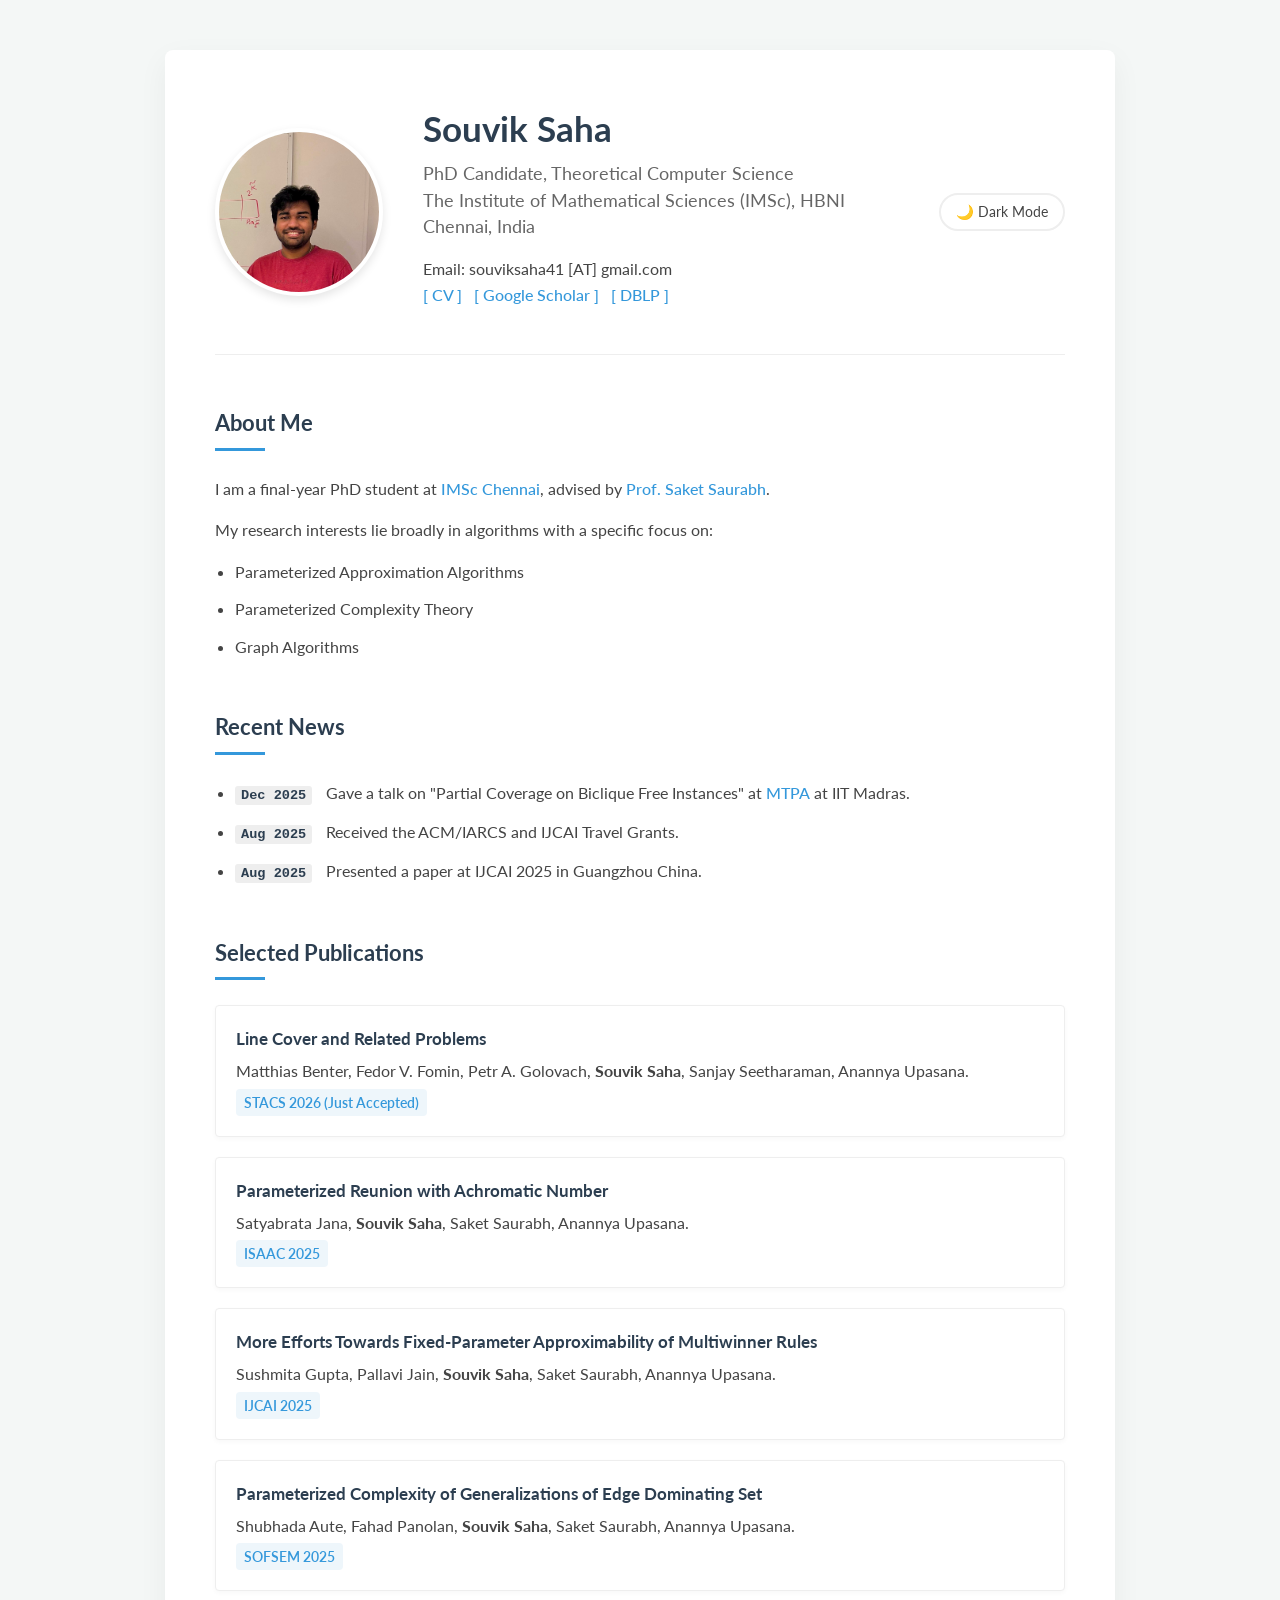
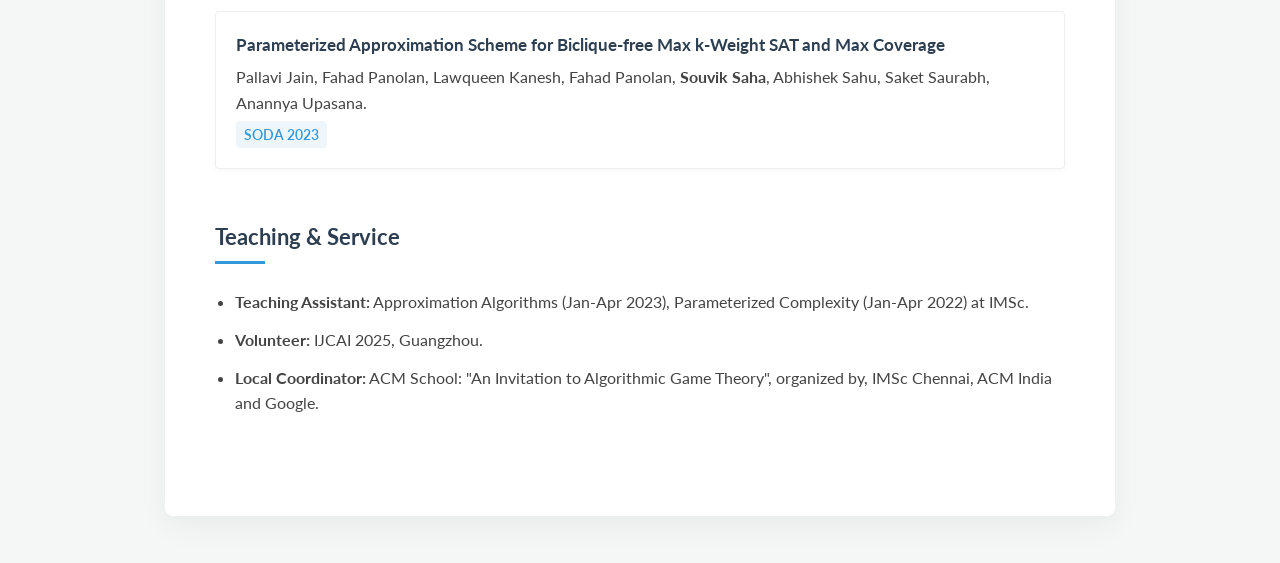
==== index.html @ abc9c3ce "Update index.html" ====
<!DOCTYPE html>
<html lang="en">
<head>
    <meta charset="UTF-8">
    <meta name="viewport" content="width=device-width, initial-scale=1.0">
    <title>Souvik Saha | IMSc Chennai</title>
    <link href="https://fonts.googleapis.com/css2?family=Lato:wght@300;400;700&display=swap" rel="stylesheet">
    <style>
        /* --- CSS VARIABLES (Light Mode Default) --- */
        :root {
            --primary-color: #2c3e50;    /* Deep Academic Blue */
            --accent-color: #3498db;     /* Bright Blue for links */
            --text-color: #444;          /* Softer black for reading */
            --text-secondary: #666;      /* Grey for subtitles */
            --bg-body: #f4f7f6;          /* Very light grey background */
            --bg-card: #ffffff;          /* White for content boxes */
            --shadow: 0 10px 30px rgba(0,0,0,0.05);
            --border-color: #eee;
            --tag-bg: #eef6fb;
            --font-main: 'Lato', sans-serif;
            --transition-speed: 0.3s;
        }

        /* --- DARK MODE VARIABLES --- */
        body.dark-mode {
            --primary-color: #e0e0e0;    /* Light Grey for headers */
            --accent-color: #5dade2;     /* Lighter Blue for links */
            --text-color: #cfcfcf;       /* Light text */
            --text-secondary: #a0a0a0;   /* Dimmer text */
            --bg-body: #121212;          /* Deep Dark Background */
            --bg-card: #1e1e1e;          /* Dark Grey for cards */
            --shadow: 0 10px 30px rgba(0,0,0,0.3);
            --border-color: #333;
            --tag-bg: #2c3e50;
        }

        /* --- BASIC SETUP --- */
        body {
            font-family: var(--font-main);
            line-height: 1.6;
            color: var(--text-color);
            margin: 0;
            padding: 0;
            background-color: var(--bg-body);
            transition: background-color var(--transition-speed), color var(--transition-speed);
        }

        .container {
            max-width: 850px;
            margin: 50px auto;
            background: var(--bg-card);
            padding: 50px;
            box-shadow: var(--shadow);
            border-radius: 8px;
            transition: background-color var(--transition-speed), box-shadow var(--transition-speed);
            animation: fadeIn 0.8s ease-in-out;
        }

        /* --- HEADER SECTION --- */
        header {
            display: flex;
            align-items: center;
            justify-content: space-between; /* Pushes toggle button to right */
            gap: 40px;
            margin-bottom: 50px;
            padding-bottom: 30px;
            border-bottom: 1px solid var(--border-color);
            position: relative;
        }

        .header-content {
            display: flex;
            align-items: center;
            gap: 40px;
        }

        .profile-pic {
            width: 160px;
            height: 160px;
            background-color: #eee;
            border-radius: 50%;
            object-fit: cover;
            border: 4px solid var(--bg-card);
            box-shadow: 0 4px 10px rgba(0,0,0,0.1);
            transition: border-color var(--transition-speed);
        }

        .header-text h1 {
            margin: 0 0 5px 0;
            color: var(--primary-color);
            font-weight: 700;
            font-size: 2.2rem;
            transition: color var(--transition-speed);
        }

        .subtitle {
            font-size: 1.1rem;
            color: var(--text-secondary);
            margin-bottom: 15px;
            line-height: 1.5;
            transition: color var(--transition-speed);
        }

        /* Links Styling */
        a {
            text-decoration: none;
            color: var(--accent-color);
            font-weight: 500;
            transition: color 0.2s ease;
        }
        a:hover {
            text-decoration: underline;
            opacity: 0.8;
        }

        /* --- DARK MODE TOGGLE BUTTON --- */
        #theme-toggle {
            background: none;
            border: 2px solid var(--border-color);
            color: var(--text-color);
            padding: 8px 15px;
            border-radius: 20px;
            cursor: pointer;
            font-family: var(--font-main);
            font-size: 0.9rem;
            transition: all 0.2s ease;
        }

        #theme-toggle:hover {
            background-color: var(--border-color);
        }

        /* --- SECTIONS --- */
        section {
            margin-bottom: 50px;
        }

        h2 {
            color: var(--primary-color);
            font-size: 1.4rem;
            margin-bottom: 25px;
            position: relative;
            padding-bottom: 10px;
            transition: color var(--transition-speed);
        }
        
        h2::after {
            content: '';
            position: absolute;
            left: 0;
            bottom: 0;
            width: 50px;
            height: 3px;
            background-color: var(--accent-color);
        }

        /* --- PUBLICATION CARDS --- */
        .paper-item {
            background: var(--bg-card);
            padding: 20px;
            margin-bottom: 20px;
            border-left: 4px solid var(--accent-color);
            border-radius: 4px;
            box-shadow: 0 2px 5px rgba(0,0,0,0.03); /* Subtle shadow in light mode */
            border: 1px solid var(--border-color); /* Subtle border for dark mode visibility */
            transition: transform 0.2s ease, box-shadow 0.2s ease, background-color var(--transition-speed), border-color var(--transition-speed);
        }

        .paper-item:hover {
            transform: translateY(-3px);
            box-shadow: 0 5px 15px rgba(0,0,0,0.1);
        }

        .paper-title {
            font-weight: 700;
            color: var(--primary-color);
            font-size: 1.05rem;
            display: block;
            margin-bottom: 5px;
            transition: color var(--transition-speed);
        }

        .paper-venue {
            display: inline-block;
            background-color: var(--tag-bg);
            color: var(--accent-color);
            padding: 2px 8px;
            border-radius: 4px;
            font-size: 0.9rem;
            font-weight: 600;
            margin-top: 5px;
            transition: background-color var(--transition-speed), color var(--transition-speed);
        }

        /* --- NEWS LIST --- */
        ul { padding-left: 20px; }
        li { margin-bottom: 12px; }

        .news-date {
            font-family: 'Consolas', monospace;
            color: var(--primary-color);
            font-weight: bold;
            background: var(--border-color);
            padding: 2px 6px;
            border-radius: 3px;
            font-size: 0.85rem;
            margin-right: 10px;
            transition: color var(--transition-speed), background-color var(--transition-speed);
        }

        /* --- ANIMATIONS --- */
        @keyframes fadeIn {
            from { opacity: 0; transform: translateY(20px); }
            to { opacity: 1; transform: translateY(0); }
        }

        /* --- RESPONSIVE DESIGN --- */
        @media (max-width: 700px) {
            .container { margin: 0; padding: 25px; border-radius: 0; }
            header { flex-direction: column; text-align: center; gap: 20px; }
            .header-content { flex-direction: column; }
            #theme-toggle { margin-top: 10px; }
            h2::after { left: 50%; transform: translateX(-50%); }
        }
    </style>
</head>
<body>

<div class="container">
    <header>
        <div class="header-content">
            <img src="your-photo.jpg" alt="Souvik Saha" class="profile-pic">
            
            <div class="header-text">
                <h1>Souvik Saha</h1>
                <div class="subtitle">
                    PhD Candidate, Theoretical Computer Science<br>
                    The Institute of Mathematical Sciences (IMSc), HBNI<br>
                    Chennai, India
                </div>
                <p>
                    Email: souviksaha41 [AT] gmail.com <br>
                    <a href="cv.pdf">[ CV ]</a> &nbsp; <a href="https://scholar.google.com/citations?user=YKcPfVgAAAAJ&hl=en">[ Google Scholar ]</a> &nbsp; <a href="https://dblp.org/pid/257/0857-2.html">[ DBLP ]</a>
                </p>
            </div>
        </div>
        <button id="theme-toggle">🌙 Dark Mode</button>
    </header>

    <section id="about">
        <h2>About Me</h2>
        <p>
            I am a final-year PhD student at <a href="https://www.imsc.res.in/">IMSc Chennai</a>, advised by <a href="https://sites.google.com/view/sakethome/home?authuser=0">Prof. Saket Saurabh</a>. 
        </p>
        <p>
            My research interests lie broadly in algorithms with a specific focus on:
        </p>
        <ul>
            <li>Parameterized Approximation Algorithms</li>
            <li>Parameterized Complexity Theory</li>
            <li>Graph Algorithms</li>
        </ul>
    </section>

    <section id="news">
        <h2>Recent News</h2>
        <ul>
            <li><span class="news-date">Dec 2025</span> Gave a talk on "Partial Coverage on Biclique Free Instances" at  <a href="https://mtpa25.weebly.com/">MTPA</a> at IIT Madras.</li>
            <li><span class="news-date">Aug 2025</span> Received the ACM/IARCS and IJCAI Travel Grants.</li>
            <li><span class="news-date">Aug 2025</span> Presented a paper at IJCAI 2025 in Guangzhou China.</li>
        </ul>
    </section>

    <section id="publications">
        <h2>Selected Publications</h2>
        
        <div class="paper-item">
            <span class="paper-title">Line Cover and Related Problems</span>
            Matthias Benter, Fedor V. Fomin, Petr A. Golovach, <strong>Souvik Saha</strong>, Sanjay Seetharaman, Anannya Upasana.<br>
            <span class="paper-venue">STACS 2026 (Just Accepted)</span> 
        </div>

        <div class="paper-item">
            <span class="paper-title">Parameterized Reunion with Achromatic Number</span>
            Satyabrata Jana, <strong>Souvik Saha</strong>, Saket Saurabh, Anannya Upasana.<br>
            <span class="paper-venue">ISAAC 2025</span> 
        </div>

        <div class="paper-item">
            <span class="paper-title">More Efforts Towards Fixed-Parameter Approximability of Multiwinner Rules</span>
            Sushmita Gupta, Pallavi Jain, <strong>Souvik Saha</strong>, Saket Saurabh, Anannya Upasana.<br>
            <span class="paper-venue">IJCAI 2025</span> 
        </div>

        <div class="paper-item">
            <span class="paper-title">Parameterized Complexity of Generalizations of Edge Dominating Set</span>
            Shubhada Aute, Fahad Panolan, <strong>Souvik Saha</strong>, Saket Saurabh, Anannya Upasana.<br>
            <span class="paper-venue">SOFSEM 2025</span> 
        </div>
        
        <div class="paper-item">
            <span class="paper-title">Parameterized Approximation Scheme for Biclique-free Max k-Weight SAT and Max Coverage</span>
            Pallavi Jain, Fahad Panolan, Lawqueen Kanesh, Fahad Panolan, <strong>Souvik Saha</strong>, Abhishek Sahu, Saket Saurabh, Anannya Upasana.<br>
            <span class="paper-venue">SODA 2023</span> 
        </div>
    </section>

    <section id="teaching">
        <h2>Teaching & Service</h2>
        <ul>
            <li><strong>Teaching Assistant:</strong> Approximation Algorithms (Jan-Apr 2023), Parameterized Complexity (Jan-Apr 2022) at IMSc.</li>
            <li><strong>Volunteer:</strong> IJCAI 2025, Guangzhou.</li>
            <li><strong> Local Coordinator:</strong> ACM School: "An Invitation to Algorithmic Game Theory", organized by, IMSc Chennai, ACM India and Google. </li>
        </ul>
    </section>
</div>

<script>
    // JavaScript for Dark Mode Toggle
    const toggleButton = document.getElementById('theme-toggle');
    const body = document.body;

    // Check for saved user preference
    if (localStorage.getItem('theme') === 'dark') {
        body.classList.add('dark-mode');
        toggleButton.textContent = '☀️ Light Mode';
    }

    toggleButton.addEventListener('click', () => {
        body.classList.toggle('dark-mode');
        
        if (body.classList.contains('dark-mode')) {
            toggleButton.textContent = '☀️ Light Mode';
            localStorage.setItem('theme', 'dark');
        } else {
            toggleButton.textContent = '🌙 Dark Mode';
            localStorage.setItem('theme', 'light');
        }
    });
</script>

</body>
</html>
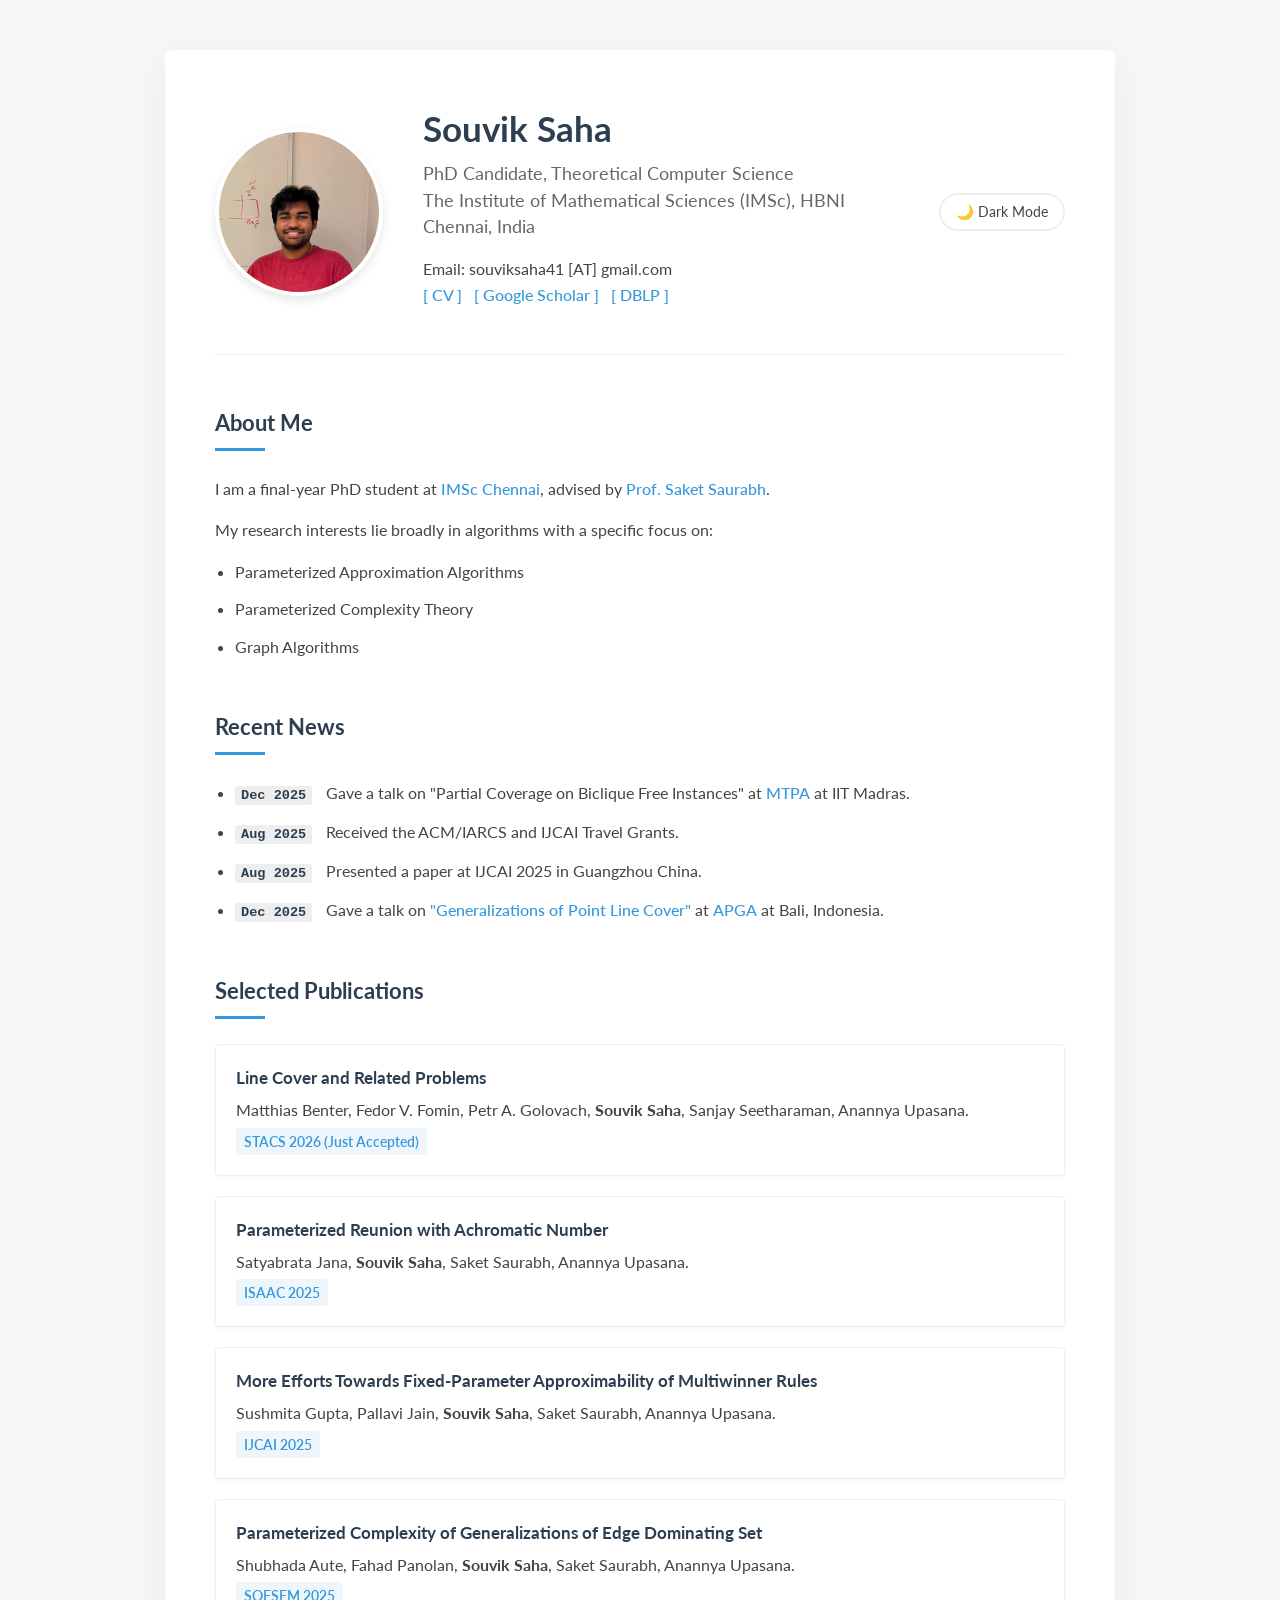
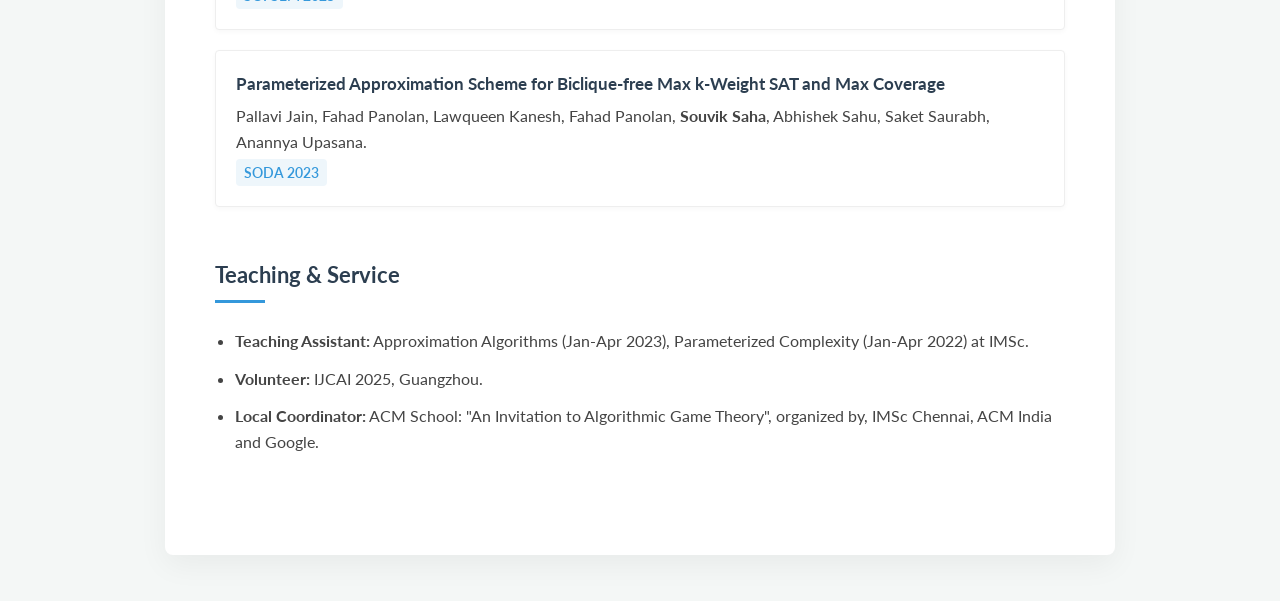
==== commit 04b71387: "Add news item about talk at APGA 2024" ====
--- a/index.html
+++ b/index.html
@@ -268,6 +268,7 @@
             <li><span class="news-date">Dec 2025</span> Gave a talk on "Partial Coverage on Biclique Free Instances" at  <a href="https://mtpa25.weebly.com/">MTPA</a> at IIT Madras.</li>
             <li><span class="news-date">Aug 2025</span> Received the ACM/IARCS and IJCAI Travel Grants.</li>
             <li><span class="news-date">Aug 2025</span> Presented a paper at IJCAI 2025 in Guangzhou China.</li>
+            <li><span class="news-date">Dec 2025</span> Gave a talk on <a href="https://apga2024.weebly.com/uploads/1/5/1/2/151202145/generalization_of_point_line_cover.pdf/">"Generalizations of Point Line Cover"</a> at  <a href="https://apga2024.weebly.com/">APGA</a> at Bali, Indonesia.</li>
         </ul>
     </section>
 
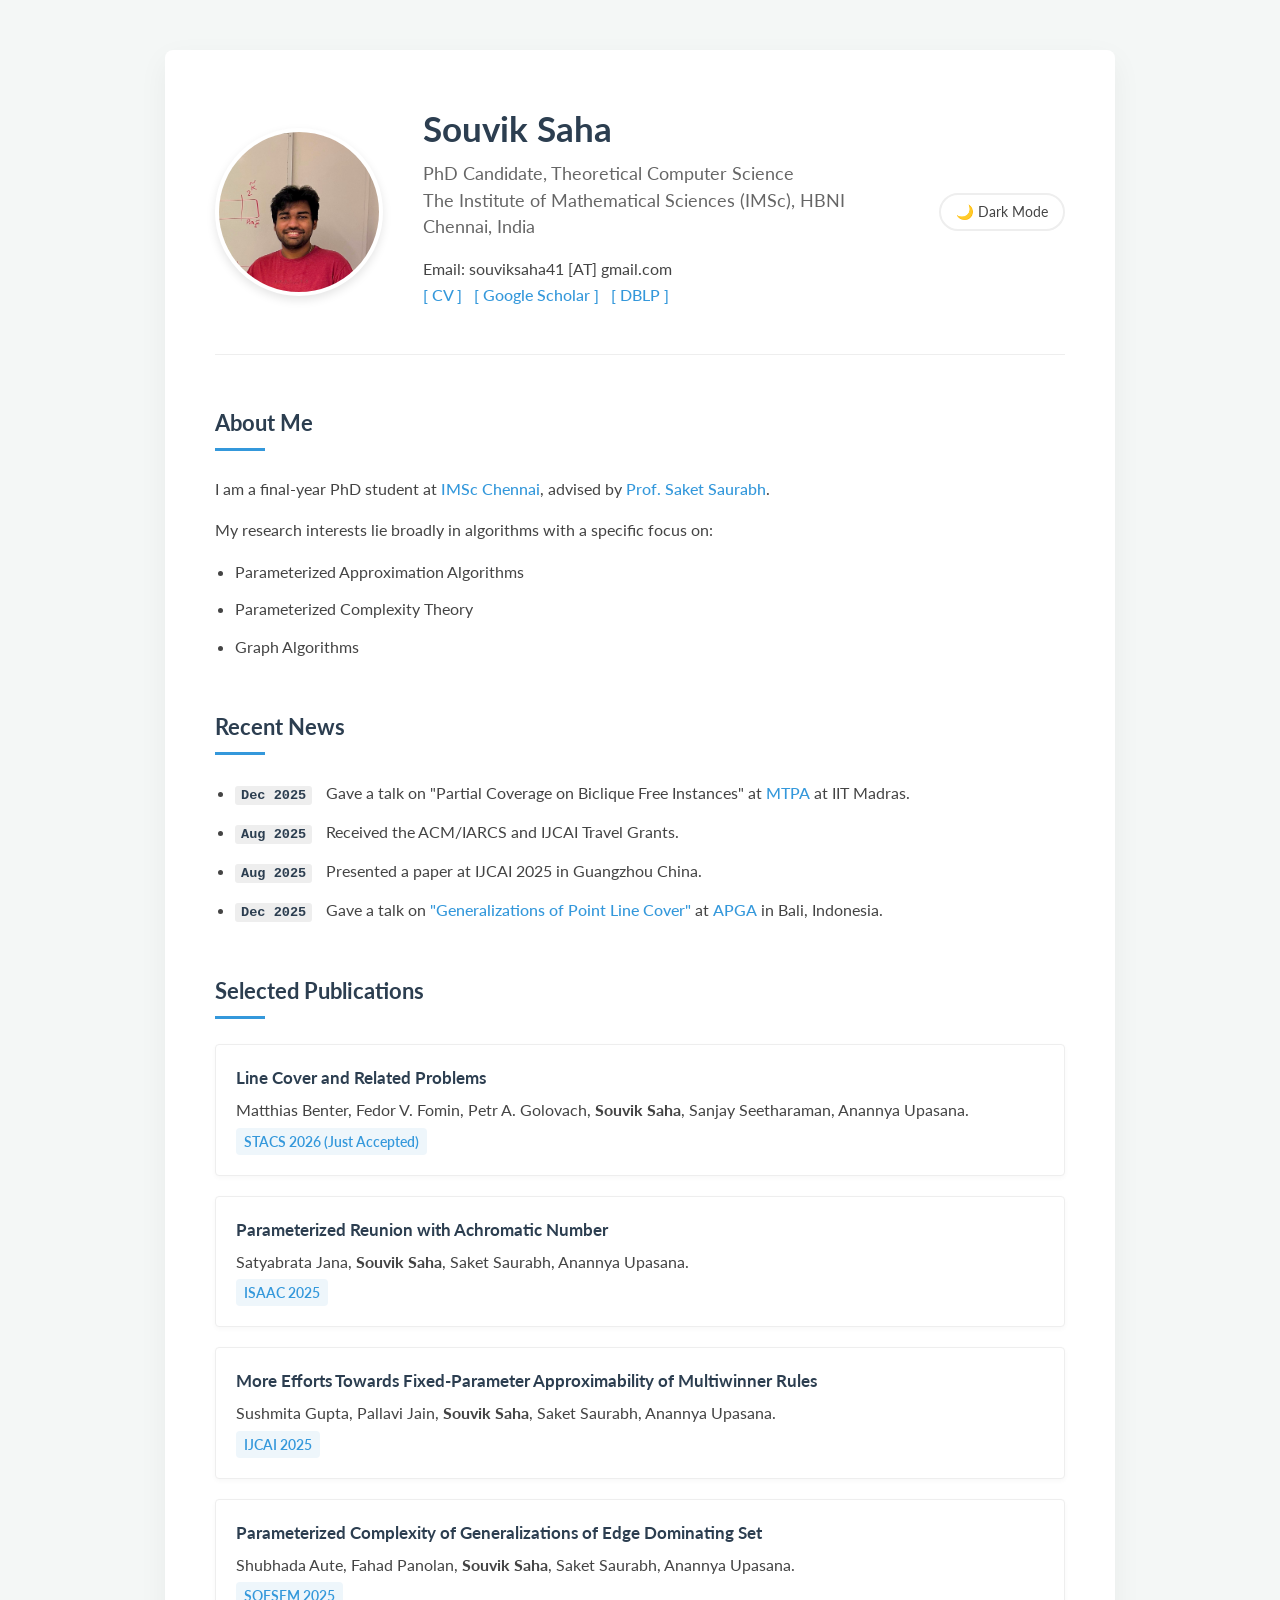
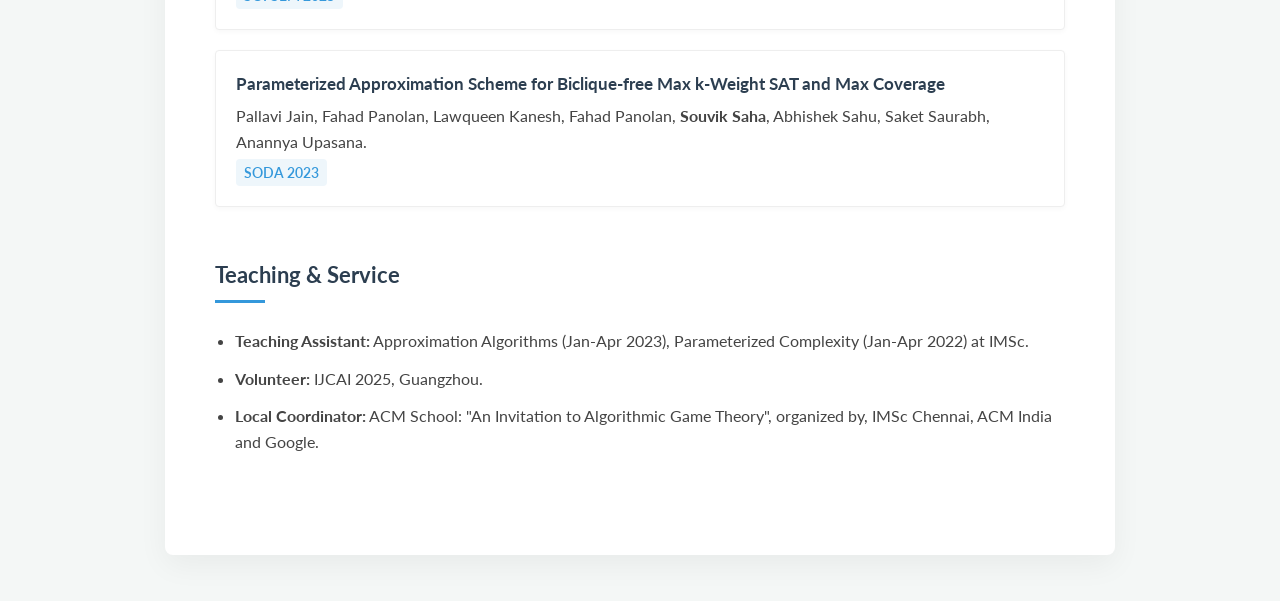
==== commit 5676e173: "Update index.html" ====
--- a/index.html
+++ b/index.html
@@ -268,7 +268,7 @@
             <li><span class="news-date">Dec 2025</span> Gave a talk on "Partial Coverage on Biclique Free Instances" at  <a href="https://mtpa25.weebly.com/">MTPA</a> at IIT Madras.</li>
             <li><span class="news-date">Aug 2025</span> Received the ACM/IARCS and IJCAI Travel Grants.</li>
             <li><span class="news-date">Aug 2025</span> Presented a paper at IJCAI 2025 in Guangzhou China.</li>
-            <li><span class="news-date">Dec 2025</span> Gave a talk on <a href="https://apga2024.weebly.com/uploads/1/5/1/2/151202145/generalization_of_point_line_cover.pdf/">"Generalizations of Point Line Cover"</a> at  <a href="https://apga2024.weebly.com/">APGA</a> at Bali, Indonesia.</li>
+            <li><span class="news-date">Dec 2025</span> Gave a talk on <a href="https://apga2024.weebly.com/uploads/1/5/1/2/151202145/generalization_of_point_line_cover.pdf">"Generalizations of Point Line Cover"</a> at  <a href="https://apga2024.weebly.com/">APGA</a> in Bali, Indonesia.</li>
         </ul>
     </section>
 
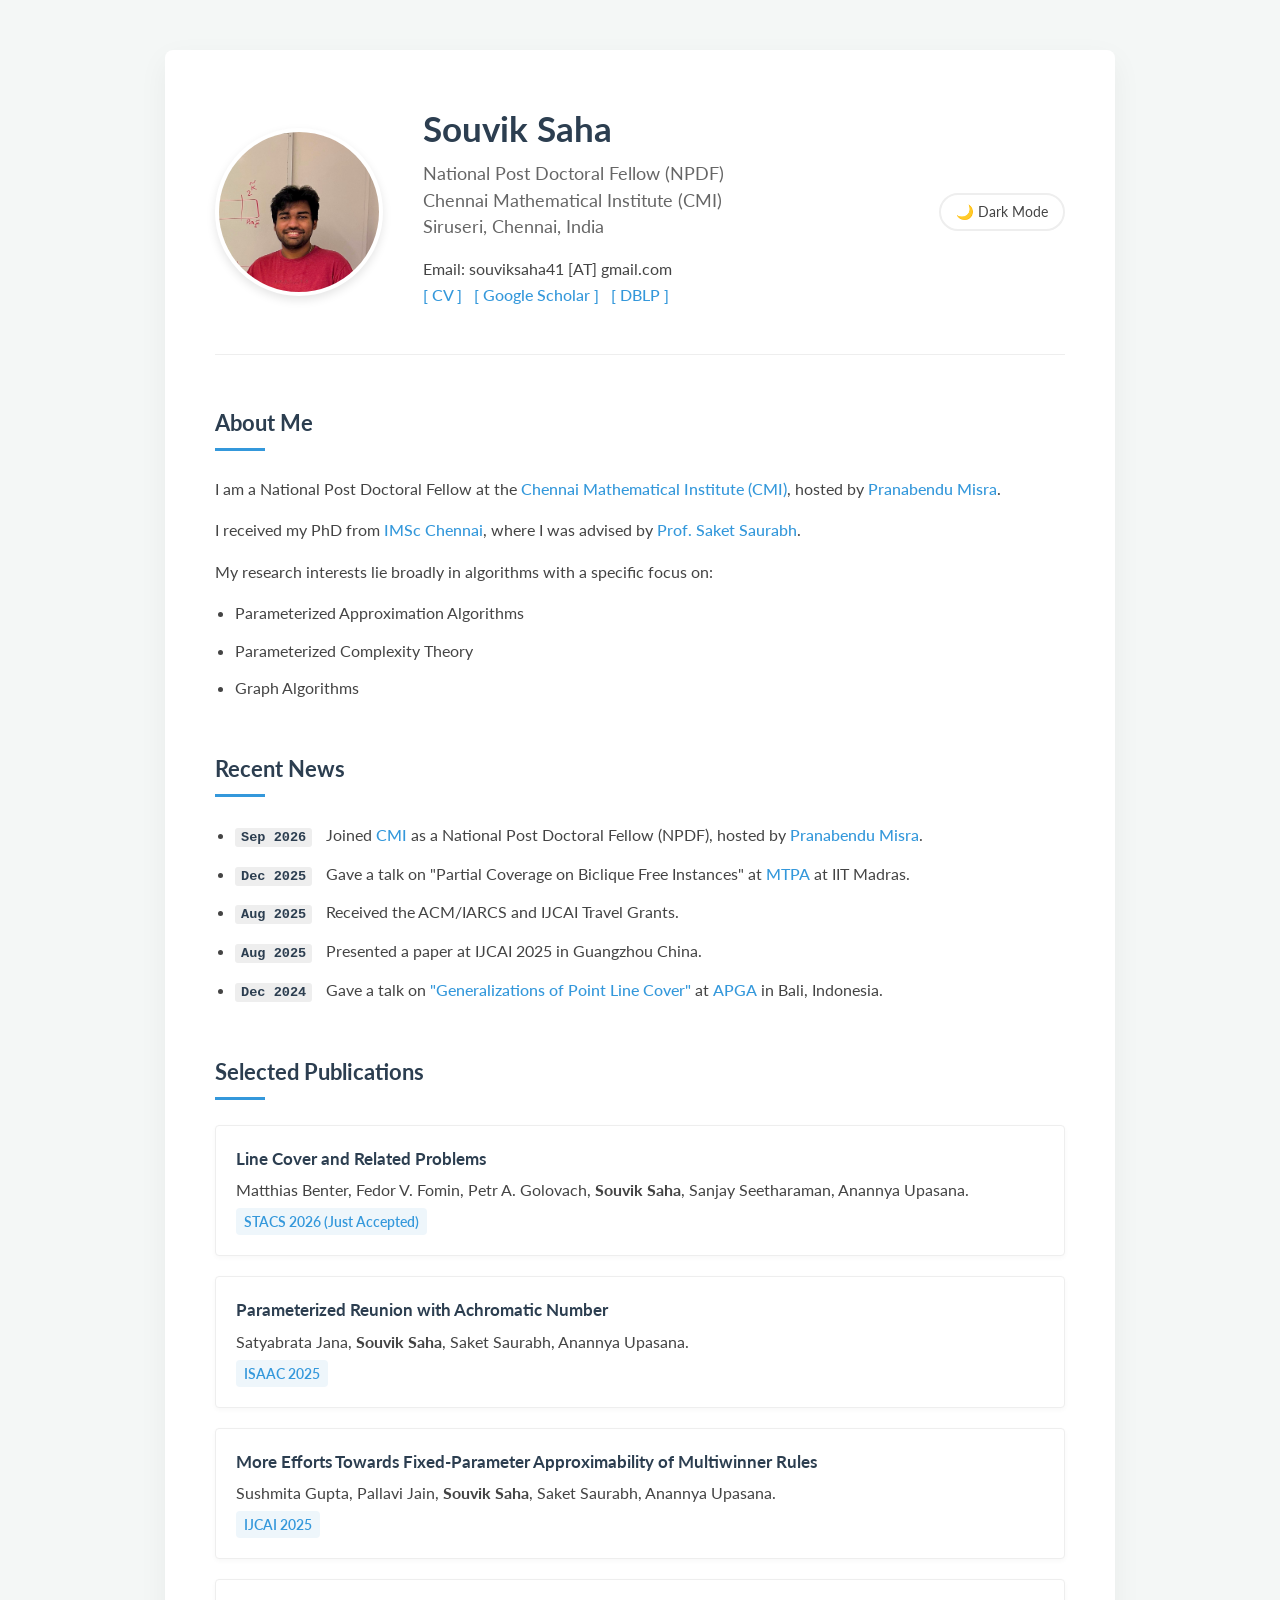
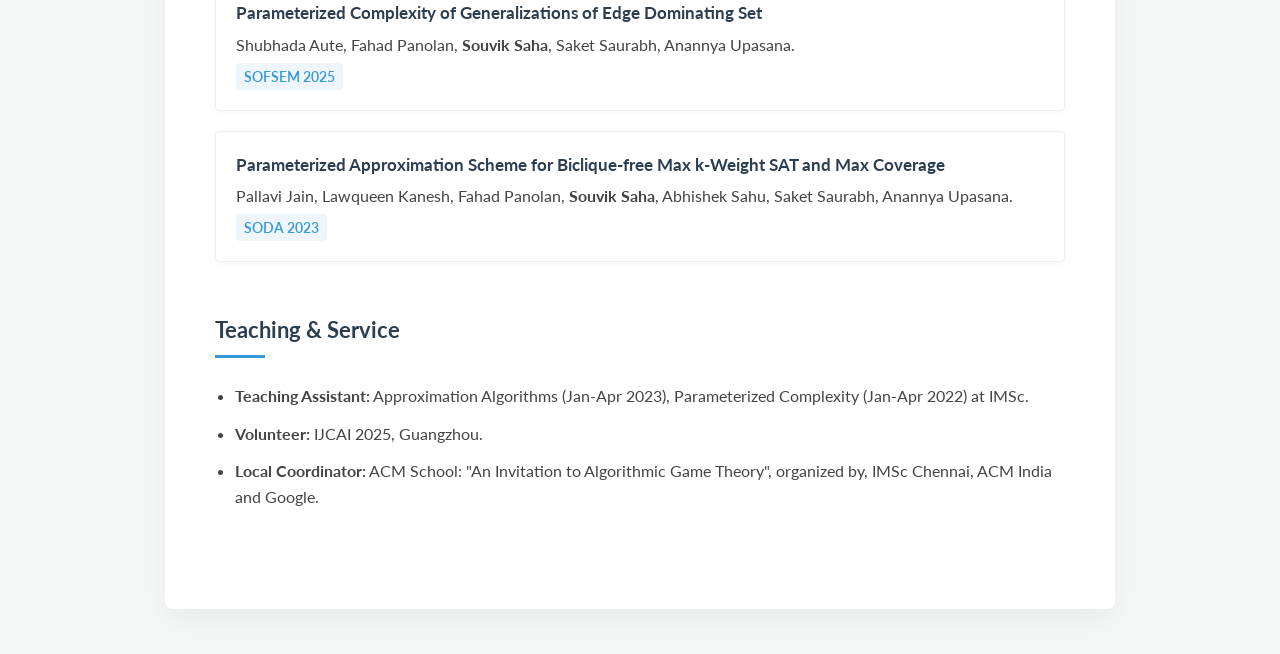
==== commit 6cd8e20c: "Update title and affiliation in index.html Updated title and affiliation details in index.html. Chan" ====
--- a/index.html
+++ b/index.html
@@ -3,7 +3,7 @@
 <head>
     <meta charset="UTF-8">
     <meta name="viewport" content="width=device-width, initial-scale=1.0">
-    <title>Souvik Saha | IMSc Chennai</title>
+    <title>Souvik Saha | CMI Chennai</title>
     <link href="https://fonts.googleapis.com/css2?family=Lato:wght@300;400;700&display=swap" rel="stylesheet">
     <style>
         /* --- CSS VARIABLES (Light Mode Default) --- */
@@ -20,7 +20,6 @@
             --font-main: 'Lato', sans-serif;
             --transition-speed: 0.3s;
         }
-
         /* --- DARK MODE VARIABLES --- */
         body.dark-mode {
             --primary-color: #e0e0e0;    /* Light Grey for headers */
@@ -33,7 +32,6 @@
             --border-color: #333;
             --tag-bg: #2c3e50;
         }
-
         /* --- BASIC SETUP --- */
         body {
             font-family: var(--font-main);
@@ -44,7 +42,6 @@
             background-color: var(--bg-body);
             transition: background-color var(--transition-speed), color var(--transition-speed);
         }
-
         .container {
             max-width: 850px;
             margin: 50px auto;
@@ -55,7 +52,6 @@
             transition: background-color var(--transition-speed), box-shadow var(--transition-speed);
             animation: fadeIn 0.8s ease-in-out;
         }
-
         /* --- HEADER SECTION --- */
         header {
             display: flex;
@@ -67,13 +63,11 @@
             border-bottom: 1px solid var(--border-color);
             position: relative;
         }
-
         .header-content {
             display: flex;
             align-items: center;
             gap: 40px;
         }
-
         .profile-pic {
             width: 160px;
             height: 160px;
@@ -84,7 +78,6 @@
             box-shadow: 0 4px 10px rgba(0,0,0,0.1);
             transition: border-color var(--transition-speed);
         }
-
         .header-text h1 {
             margin: 0 0 5px 0;
             color: var(--primary-color);
@@ -92,7 +85,6 @@
             font-size: 2.2rem;
             transition: color var(--transition-speed);
         }
-
         .subtitle {
             font-size: 1.1rem;
             color: var(--text-secondary);
@@ -100,7 +92,6 @@
             line-height: 1.5;
             transition: color var(--transition-speed);
         }
-
         /* Links Styling */
         a {
             text-decoration: none;
@@ -112,7 +103,6 @@
             text-decoration: underline;
             opacity: 0.8;
         }
-
         /* --- DARK MODE TOGGLE BUTTON --- */
         #theme-toggle {
             background: none;
@@ -125,16 +115,13 @@
             font-size: 0.9rem;
             transition: all 0.2s ease;
         }
-
         #theme-toggle:hover {
             background-color: var(--border-color);
         }
-
         /* --- SECTIONS --- */
         section {
             margin-bottom: 50px;
         }
-
         h2 {
             color: var(--primary-color);
             font-size: 1.4rem;
@@ -153,7 +140,6 @@
             height: 3px;
             background-color: var(--accent-color);
         }
-
         /* --- PUBLICATION CARDS --- */
         .paper-item {
             background: var(--bg-card);
@@ -165,12 +151,10 @@
             border: 1px solid var(--border-color); /* Subtle border for dark mode visibility */
             transition: transform 0.2s ease, box-shadow 0.2s ease, background-color var(--transition-speed), border-color var(--transition-speed);
         }
-
         .paper-item:hover {
             transform: translateY(-3px);
             box-shadow: 0 5px 15px rgba(0,0,0,0.1);
         }
-
         .paper-title {
             font-weight: 700;
             color: var(--primary-color);
@@ -179,7 +163,6 @@
             margin-bottom: 5px;
             transition: color var(--transition-speed);
         }
-
         .paper-venue {
             display: inline-block;
             background-color: var(--tag-bg);
@@ -191,11 +174,9 @@
             margin-top: 5px;
             transition: background-color var(--transition-speed), color var(--transition-speed);
         }
-
         /* --- NEWS LIST --- */
         ul { padding-left: 20px; }
         li { margin-bottom: 12px; }
-
         .news-date {
             font-family: 'Consolas', monospace;
             color: var(--primary-color);
@@ -207,13 +188,11 @@
             margin-right: 10px;
             transition: color var(--transition-speed), background-color var(--transition-speed);
         }
-
         /* --- ANIMATIONS --- */
         @keyframes fadeIn {
             from { opacity: 0; transform: translateY(20px); }
             to { opacity: 1; transform: translateY(0); }
         }
-
         /* --- RESPONSIVE DESIGN --- */
         @media (max-width: 700px) {
             .container { margin: 0; padding: 25px; border-radius: 0; }
@@ -225,7 +204,6 @@
     </style>
 </head>
 <body>
-
 <div class="container">
     <header>
         <div class="header-content">
@@ -234,23 +212,25 @@
             <div class="header-text">
                 <h1>Souvik Saha</h1>
                 <div class="subtitle">
-                    PhD Candidate, Theoretical Computer Science<br>
-                    The Institute of Mathematical Sciences (IMSc), HBNI<br>
-                    Chennai, India
+                    National Post Doctoral Fellow (NPDF)<br>
+                    Chennai Mathematical Institute (CMI)<br>
+                    Siruseri, Chennai, India
                 </div>
                 <p>
                     Email: souviksaha41 [AT] gmail.com <br>
-                    <a href="cv.pdf">[ CV ]</a> &nbsp; <a href="https://scholar.google.com/citations?user=YKcPfVgAAAAJ&hl=en">[ Google Scholar ]</a> &nbsp; <a href="https://dblp.org/pid/257/0857-2.html">[ DBLP ]</a>
+                    <a href="souvik_cv.pdf">[ CV ]</a> &nbsp; <a href="https://scholar.google.com/citations?user=YKcPfVgAAAAJ&hl=en">[ Google Scholar ]</a> &nbsp; <a href="https://dblp.org/pid/257/0857-2.html">[ DBLP ]</a>
                 </p>
             </div>
         </div>
         <button id="theme-toggle">🌙 Dark Mode</button>
     </header>
-
     <section id="about">
         <h2>About Me</h2>
         <p>
-            I am a final-year PhD student at <a href="https://www.imsc.res.in/">IMSc Chennai</a>, advised by <a href="https://sites.google.com/view/sakethome/home?authuser=0">Prof. Saket Saurabh</a>. 
+            I am a National Post Doctoral Fellow at the <a href="https://www.cmi.ac.in/">Chennai Mathematical Institute (CMI)</a>, hosted by <a href="https://pranabendu.bitbucket.io/">Pranabendu Misra</a>.
+        </p>
+        <p>
+            I received my PhD from <a href="https://www.imsc.res.in/">IMSc Chennai</a>, where I was advised by <a href="https://sites.google.com/view/sakethome/home?authuser=0">Prof. Saket Saurabh</a>.
         </p>
         <p>
             My research interests lie broadly in algorithms with a specific focus on:
@@ -261,17 +241,16 @@
             <li>Graph Algorithms</li>
         </ul>
     </section>
-
     <section id="news">
         <h2>Recent News</h2>
         <ul>
+            <li><span class="news-date">Sep 2026</span> Joined <a href="https://www.cmi.ac.in/">CMI</a> as a National Post Doctoral Fellow (NPDF), hosted by <a href="https://pranabendu.bitbucket.io/">Pranabendu Misra</a>.</li>
             <li><span class="news-date">Dec 2025</span> Gave a talk on "Partial Coverage on Biclique Free Instances" at  <a href="https://mtpa25.weebly.com/">MTPA</a> at IIT Madras.</li>
             <li><span class="news-date">Aug 2025</span> Received the ACM/IARCS and IJCAI Travel Grants.</li>
             <li><span class="news-date">Aug 2025</span> Presented a paper at IJCAI 2025 in Guangzhou China.</li>
-            <li><span class="news-date">Dec 2025</span> Gave a talk on <a href="https://apga2024.weebly.com/uploads/1/5/1/2/151202145/generalization_of_point_line_cover.pdf">"Generalizations of Point Line Cover"</a> at  <a href="https://apga2024.weebly.com/">APGA</a> in Bali, Indonesia.</li>
+            <li><span class="news-date">Dec 2024</span> Gave a talk on <a href="https://apga2024.weebly.com/uploads/1/5/1/2/151202145/generalization_of_point_line_cover.pdf">"Generalizations of Point Line Cover"</a> at  <a href="https://apga2024.weebly.com/">APGA</a> in Bali, Indonesia.</li>
         </ul>
     </section>
-
     <section id="publications">
         <h2>Selected Publications</h2>
         
@@ -280,19 +259,16 @@
             Matthias Benter, Fedor V. Fomin, Petr A. Golovach, <strong>Souvik Saha</strong>, Sanjay Seetharaman, Anannya Upasana.<br>
             <span class="paper-venue">STACS 2026 (Just Accepted)</span> 
         </div>
-
         <div class="paper-item">
             <span class="paper-title">Parameterized Reunion with Achromatic Number</span>
             Satyabrata Jana, <strong>Souvik Saha</strong>, Saket Saurabh, Anannya Upasana.<br>
             <span class="paper-venue">ISAAC 2025</span> 
         </div>
-
         <div class="paper-item">
             <span class="paper-title">More Efforts Towards Fixed-Parameter Approximability of Multiwinner Rules</span>
             Sushmita Gupta, Pallavi Jain, <strong>Souvik Saha</strong>, Saket Saurabh, Anannya Upasana.<br>
             <span class="paper-venue">IJCAI 2025</span> 
         </div>
-
         <div class="paper-item">
             <span class="paper-title">Parameterized Complexity of Generalizations of Edge Dominating Set</span>
             Shubhada Aute, Fahad Panolan, <strong>Souvik Saha</strong>, Saket Saurabh, Anannya Upasana.<br>
@@ -301,13 +277,12 @@
         
         <div class="paper-item">
             <span class="paper-title">Parameterized Approximation Scheme for Biclique-free Max k-Weight SAT and Max Coverage</span>
-            Pallavi Jain, Fahad Panolan, Lawqueen Kanesh, Fahad Panolan, <strong>Souvik Saha</strong>, Abhishek Sahu, Saket Saurabh, Anannya Upasana.<br>
+            Pallavi Jain, Lawqueen Kanesh, Fahad Panolan, <strong>Souvik Saha</strong>, Abhishek Sahu, Saket Saurabh, Anannya Upasana.<br>
             <span class="paper-venue">SODA 2023</span> 
         </div>
     </section>
-
     <section id="teaching">
-        <h2>Teaching & Service</h2>
+        <h2>Teaching &amp; Service</h2>
         <ul>
             <li><strong>Teaching Assistant:</strong> Approximation Algorithms (Jan-Apr 2023), Parameterized Complexity (Jan-Apr 2022) at IMSc.</li>
             <li><strong>Volunteer:</strong> IJCAI 2025, Guangzhou.</li>
@@ -315,30 +290,24 @@
         </ul>
     </section>
 </div>
-
 <script>
     // JavaScript for Dark Mode Toggle
     const toggleButton = document.getElementById('theme-toggle');
     const body = document.body;
-
-    // Check for saved user preference
-    if (localStorage.getItem('theme') === 'dark') {
+    // Check for saved user preference (storage may be unavailable in some contexts)
+    let savedTheme = null;
+    try { savedTheme = localStorage.getItem('theme'); } catch (e) {}
+    if (savedTheme === 'dark') {
         body.classList.add('dark-mode');
         toggleButton.textContent = '☀️ Light Mode';
     }
-
     toggleButton.addEventListener('click', () => {
         body.classList.toggle('dark-mode');
         
-        if (body.classList.contains('dark-mode')) {
-            toggleButton.textContent = '☀️ Light Mode';
-            localStorage.setItem('theme', 'dark');
-        } else {
-            toggleButton.textContent = '🌙 Dark Mode';
-            localStorage.setItem('theme', 'light');
-        }
+        const isDark = body.classList.contains('dark-mode');
+        toggleButton.textContent = isDark ? '☀️ Light Mode' : '🌙 Dark Mode';
+        try { localStorage.setItem('theme', isDark ? 'dark' : 'light'); } catch (e) {}
     });
 </script>
-
 </body>
 </html>
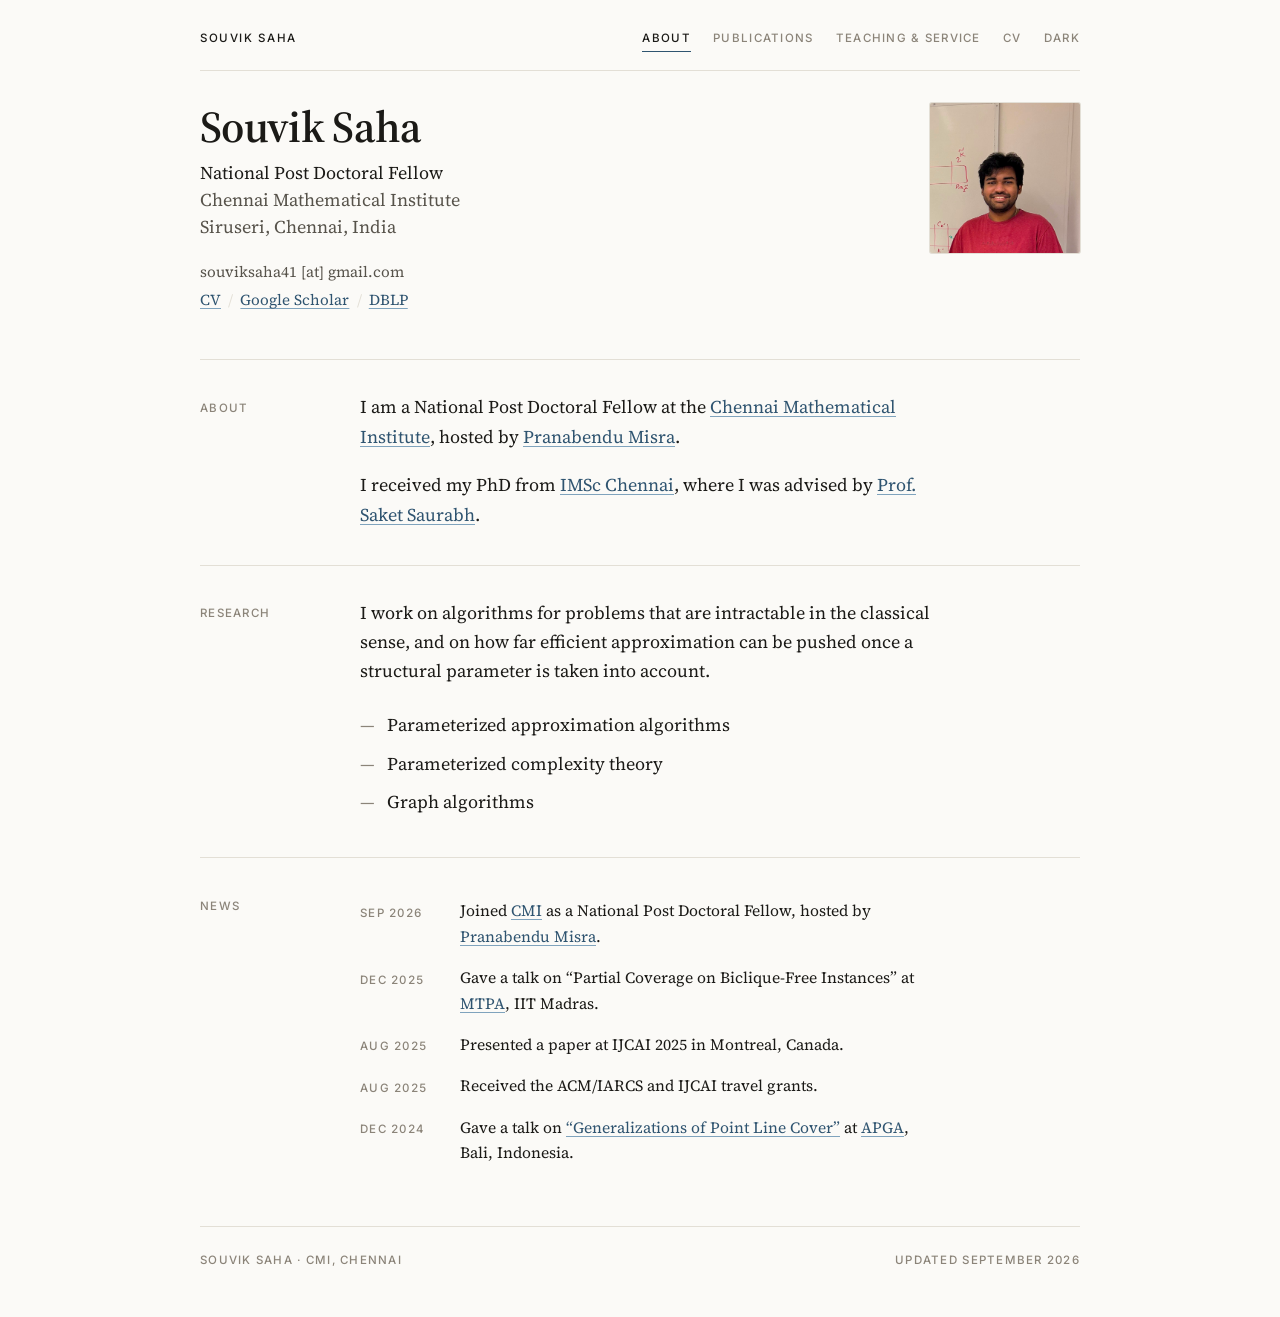
==== commit 17feb5a0: "Add files via upload" ====
--- a/index.html
+++ b/index.html
@@ -1,313 +1,117 @@
 <!DOCTYPE html>
 <html lang="en">
 <head>
-    <meta charset="UTF-8">
-    <meta name="viewport" content="width=device-width, initial-scale=1.0">
-    <title>Souvik Saha | CMI Chennai</title>
-    <link href="https://fonts.googleapis.com/css2?family=Lato:wght@300;400;700&display=swap" rel="stylesheet">
-    <style>
-        /* --- CSS VARIABLES (Light Mode Default) --- */
-        :root {
-            --primary-color: #2c3e50;    /* Deep Academic Blue */
-            --accent-color: #3498db;     /* Bright Blue for links */
-            --text-color: #444;          /* Softer black for reading */
-            --text-secondary: #666;      /* Grey for subtitles */
-            --bg-body: #f4f7f6;          /* Very light grey background */
-            --bg-card: #ffffff;          /* White for content boxes */
-            --shadow: 0 10px 30px rgba(0,0,0,0.05);
-            --border-color: #eee;
-            --tag-bg: #eef6fb;
-            --font-main: 'Lato', sans-serif;
-            --transition-speed: 0.3s;
-        }
-        /* --- DARK MODE VARIABLES --- */
-        body.dark-mode {
-            --primary-color: #e0e0e0;    /* Light Grey for headers */
-            --accent-color: #5dade2;     /* Lighter Blue for links */
-            --text-color: #cfcfcf;       /* Light text */
-            --text-secondary: #a0a0a0;   /* Dimmer text */
-            --bg-body: #121212;          /* Deep Dark Background */
-            --bg-card: #1e1e1e;          /* Dark Grey for cards */
-            --shadow: 0 10px 30px rgba(0,0,0,0.3);
-            --border-color: #333;
-            --tag-bg: #2c3e50;
-        }
-        /* --- BASIC SETUP --- */
-        body {
-            font-family: var(--font-main);
-            line-height: 1.6;
-            color: var(--text-color);
-            margin: 0;
-            padding: 0;
-            background-color: var(--bg-body);
-            transition: background-color var(--transition-speed), color var(--transition-speed);
-        }
-        .container {
-            max-width: 850px;
-            margin: 50px auto;
-            background: var(--bg-card);
-            padding: 50px;
-            box-shadow: var(--shadow);
-            border-radius: 8px;
-            transition: background-color var(--transition-speed), box-shadow var(--transition-speed);
-            animation: fadeIn 0.8s ease-in-out;
-        }
-        /* --- HEADER SECTION --- */
-        header {
-            display: flex;
-            align-items: center;
-            justify-content: space-between; /* Pushes toggle button to right */
-            gap: 40px;
-            margin-bottom: 50px;
-            padding-bottom: 30px;
-            border-bottom: 1px solid var(--border-color);
-            position: relative;
-        }
-        .header-content {
-            display: flex;
-            align-items: center;
-            gap: 40px;
-        }
-        .profile-pic {
-            width: 160px;
-            height: 160px;
-            background-color: #eee;
-            border-radius: 50%;
-            object-fit: cover;
-            border: 4px solid var(--bg-card);
-            box-shadow: 0 4px 10px rgba(0,0,0,0.1);
-            transition: border-color var(--transition-speed);
-        }
-        .header-text h1 {
-            margin: 0 0 5px 0;
-            color: var(--primary-color);
-            font-weight: 700;
-            font-size: 2.2rem;
-            transition: color var(--transition-speed);
-        }
-        .subtitle {
-            font-size: 1.1rem;
-            color: var(--text-secondary);
-            margin-bottom: 15px;
-            line-height: 1.5;
-            transition: color var(--transition-speed);
-        }
-        /* Links Styling */
-        a {
-            text-decoration: none;
-            color: var(--accent-color);
-            font-weight: 500;
-            transition: color 0.2s ease;
-        }
-        a:hover {
-            text-decoration: underline;
-            opacity: 0.8;
-        }
-        /* --- DARK MODE TOGGLE BUTTON --- */
-        #theme-toggle {
-            background: none;
-            border: 2px solid var(--border-color);
-            color: var(--text-color);
-            padding: 8px 15px;
-            border-radius: 20px;
-            cursor: pointer;
-            font-family: var(--font-main);
-            font-size: 0.9rem;
-            transition: all 0.2s ease;
-        }
-        #theme-toggle:hover {
-            background-color: var(--border-color);
-        }
-        /* --- SECTIONS --- */
-        section {
-            margin-bottom: 50px;
-        }
-        h2 {
-            color: var(--primary-color);
-            font-size: 1.4rem;
-            margin-bottom: 25px;
-            position: relative;
-            padding-bottom: 10px;
-            transition: color var(--transition-speed);
-        }
-        
-        h2::after {
-            content: '';
-            position: absolute;
-            left: 0;
-            bottom: 0;
-            width: 50px;
-            height: 3px;
-            background-color: var(--accent-color);
-        }
-        /* --- PUBLICATION CARDS --- */
-        .paper-item {
-            background: var(--bg-card);
-            padding: 20px;
-            margin-bottom: 20px;
-            border-left: 4px solid var(--accent-color);
-            border-radius: 4px;
-            box-shadow: 0 2px 5px rgba(0,0,0,0.03); /* Subtle shadow in light mode */
-            border: 1px solid var(--border-color); /* Subtle border for dark mode visibility */
-            transition: transform 0.2s ease, box-shadow 0.2s ease, background-color var(--transition-speed), border-color var(--transition-speed);
-        }
-        .paper-item:hover {
-            transform: translateY(-3px);
-            box-shadow: 0 5px 15px rgba(0,0,0,0.1);
-        }
-        .paper-title {
-            font-weight: 700;
-            color: var(--primary-color);
-            font-size: 1.05rem;
-            display: block;
-            margin-bottom: 5px;
-            transition: color var(--transition-speed);
-        }
-        .paper-venue {
-            display: inline-block;
-            background-color: var(--tag-bg);
-            color: var(--accent-color);
-            padding: 2px 8px;
-            border-radius: 4px;
-            font-size: 0.9rem;
-            font-weight: 600;
-            margin-top: 5px;
-            transition: background-color var(--transition-speed), color var(--transition-speed);
-        }
-        /* --- NEWS LIST --- */
-        ul { padding-left: 20px; }
-        li { margin-bottom: 12px; }
-        .news-date {
-            font-family: 'Consolas', monospace;
-            color: var(--primary-color);
-            font-weight: bold;
-            background: var(--border-color);
-            padding: 2px 6px;
-            border-radius: 3px;
-            font-size: 0.85rem;
-            margin-right: 10px;
-            transition: color var(--transition-speed), background-color var(--transition-speed);
-        }
-        /* --- ANIMATIONS --- */
-        @keyframes fadeIn {
-            from { opacity: 0; transform: translateY(20px); }
-            to { opacity: 1; transform: translateY(0); }
-        }
-        /* --- RESPONSIVE DESIGN --- */
-        @media (max-width: 700px) {
-            .container { margin: 0; padding: 25px; border-radius: 0; }
-            header { flex-direction: column; text-align: center; gap: 20px; }
-            .header-content { flex-direction: column; }
-            #theme-toggle { margin-top: 10px; }
-            h2::after { left: 50%; transform: translateX(-50%); }
-        }
-    </style>
+<meta charset="UTF-8">
+<meta name="viewport" content="width=device-width, initial-scale=1.0">
+<title>Souvik Saha</title>
+<meta name="description" content="Souvik Saha — National Post Doctoral Fellow at the Chennai Mathematical Institute, working on parameterized complexity and approximation algorithms.">
+<link rel="preconnect" href="https://fonts.googleapis.com">
+<link rel="preconnect" href="https://fonts.gstatic.com" crossorigin>
+<link href="https://fonts.googleapis.com/css2?family=Inter:wght@400;500&family=Source+Serif+4:opsz,wght@8..60,400;8..60,600&display=swap" rel="stylesheet">
+<link rel="stylesheet" href="style.css">
+<script>(function(){try{var t=localStorage.getItem('theme');if(t==='dark'||t==='light')document.documentElement.setAttribute('data-theme',t);}catch(e){}})();</script>
 </head>
 <body>
-<div class="container">
-    <header>
-        <div class="header-content">
-            <img src="your-photo.jpg" alt="Souvik Saha" class="profile-pic">
-            
-            <div class="header-text">
-                <h1>Souvik Saha</h1>
-                <div class="subtitle">
-                    National Post Doctoral Fellow (NPDF)<br>
-                    Chennai Mathematical Institute (CMI)<br>
-                    Siruseri, Chennai, India
-                </div>
-                <p>
-                    Email: souviksaha41 [AT] gmail.com <br>
-                    <a href="souvik_cv.pdf">[ CV ]</a> &nbsp; <a href="https://scholar.google.com/citations?user=YKcPfVgAAAAJ&hl=en">[ Google Scholar ]</a> &nbsp; <a href="https://dblp.org/pid/257/0857-2.html">[ DBLP ]</a>
-                </p>
-            </div>
-        </div>
-        <button id="theme-toggle">🌙 Dark Mode</button>
-    </header>
-    <section id="about">
-        <h2>About Me</h2>
+<a class="skip" href="#main">Skip to content</a>
+<div class="wrap">
+
+  <header class="site">
+    <a class="wordmark" href="index.html">Souvik Saha</a>
+    <nav class="site-nav" aria-label="Sections">
+      <a href="index.html" aria-current="page">About</a>
+      <a href="publications.html">Publications</a>
+      <a href="teaching.html">Teaching &amp; Service</a>
+      <a href="souvik_cv.pdf">CV</a>
+      <button class="theme-toggle" type="button">Dark</button>
+    </nav>
+  </header>
+
+  <main id="main">
+
+    <div class="intro">
+      <div class="intro-text">
+        <h1>Souvik Saha</h1>
+        <p class="role">
+          <span class="role-1">National Post Doctoral Fellow</span><br>
+          Chennai Mathematical Institute<br>
+          Siruseri, Chennai, India
+        </p>
+        <p class="contact">
+          souviksaha41 [at] gmail.com<br>
+          <a href="souvik_cv.pdf">CV</a><span class="sep">/</span><a href="https://scholar.google.com/citations?user=YKcPfVgAAAAJ&amp;hl=en">Google Scholar</a><span class="sep">/</span><a href="https://dblp.org/pid/257/0857-2.html">DBLP</a>
+        </p>
+      </div>
+      <img class="portrait" src="your-photo.jpg" alt="Souvik Saha">
+    </div>
+
+    <section class="section">
+      <h2>About</h2>
+      <div class="body">
         <p>
-            I am a National Post Doctoral Fellow at the <a href="https://www.cmi.ac.in/">Chennai Mathematical Institute (CMI)</a>, hosted by <a href="https://pranabendu.bitbucket.io/">Pranabendu Misra</a>.
+          I am a National Post Doctoral Fellow at the
+          <a href="https://www.cmi.ac.in/">Chennai Mathematical Institute</a>,
+          hosted by <a href="https://pranabendu.bitbucket.io/">Pranabendu Misra</a>.
         </p>
         <p>
-            I received my PhD from <a href="https://www.imsc.res.in/">IMSc Chennai</a>, where I was advised by <a href="https://sites.google.com/view/sakethome/home?authuser=0">Prof. Saket Saurabh</a>.
+          I received my PhD from <a href="https://www.imsc.res.in/">IMSc Chennai</a>,
+          where I was advised by
+          <a href="https://sites.google.com/view/sakethome/home?authuser=0">Prof. Saket Saurabh</a>.
         </p>
+      </div>
+    </section>
+
+    <section class="section">
+      <h2>Research</h2>
+      <div class="body">
         <p>
-            My research interests lie broadly in algorithms with a specific focus on:
+          I work on algorithms for problems that are intractable in the classical sense,
+          and on how far efficient approximation can be pushed once a structural
+          parameter is taken into account.
         </p>
-        <ul>
-            <li>Parameterized Approximation Algorithms</li>
-            <li>Parameterized Complexity Theory</li>
-            <li>Graph Algorithms</li>
+        <ul class="plain">
+          <li>Parameterized approximation algorithms</li>
+          <li>Parameterized complexity theory</li>
+          <li>Graph algorithms</li>
         </ul>
+      </div>
     </section>
-    <section id="news">
-        <h2>Recent News</h2>
-        <ul>
-            <li><span class="news-date">Sep 2026</span> Joined <a href="https://www.cmi.ac.in/">CMI</a> as a National Post Doctoral Fellow (NPDF), hosted by <a href="https://pranabendu.bitbucket.io/">Pranabendu Misra</a>.</li>
-            <li><span class="news-date">Dec 2025</span> Gave a talk on "Partial Coverage on Biclique Free Instances" at  <a href="https://mtpa25.weebly.com/">MTPA</a> at IIT Madras.</li>
-            <li><span class="news-date">Aug 2025</span> Received the ACM/IARCS and IJCAI Travel Grants.</li>
-            <li><span class="news-date">Aug 2025</span> Presented a paper at IJCAI 2025 in Guangzhou China.</li>
-            <li><span class="news-date">Dec 2024</span> Gave a talk on <a href="https://apga2024.weebly.com/uploads/1/5/1/2/151202145/generalization_of_point_line_cover.pdf">"Generalizations of Point Line Cover"</a> at  <a href="https://apga2024.weebly.com/">APGA</a> in Bali, Indonesia.</li>
+
+    <section class="section">
+      <h2>News</h2>
+      <div class="body">
+        <ul class="news">
+          <li>
+            <span class="when">Sep 2026</span>
+            <span>Joined <a href="https://www.cmi.ac.in/">CMI</a> as a National Post Doctoral Fellow, hosted by <a href="https://pranabendu.bitbucket.io/">Pranabendu Misra</a>.</span>
+          </li>
+          <li>
+            <span class="when">Dec 2025</span>
+            <span>Gave a talk on &ldquo;Partial Coverage on Biclique-Free Instances&rdquo; at <a href="https://mtpa25.weebly.com/">MTPA</a>, IIT Madras.</span>
+          </li>
+          <li>
+            <span class="when">Aug 2025</span>
+            <span>Presented a paper at IJCAI 2025 in Montreal, Canada.</span>
+          </li>
+          <li>
+            <span class="when">Aug 2025</span>
+            <span>Received the ACM/IARCS and IJCAI travel grants.</span>
+          </li>
+          <li>
+            <span class="when">Dec 2024</span>
+            <span>Gave a talk on <a href="https://apga2024.weebly.com/uploads/1/5/1/2/151202145/generalization_of_point_line_cover.pdf">&ldquo;Generalizations of Point Line Cover&rdquo;</a> at <a href="https://apga2024.weebly.com/">APGA</a>, Bali, Indonesia.</span>
+          </li>
         </ul>
+      </div>
     </section>
-    <section id="publications">
-        <h2>Selected Publications</h2>
-        
-        <div class="paper-item">
-            <span class="paper-title">Line Cover and Related Problems</span>
-            Matthias Benter, Fedor V. Fomin, Petr A. Golovach, <strong>Souvik Saha</strong>, Sanjay Seetharaman, Anannya Upasana.<br>
-            <span class="paper-venue">STACS 2026 (Just Accepted)</span> 
-        </div>
-        <div class="paper-item">
-            <span class="paper-title">Parameterized Reunion with Achromatic Number</span>
-            Satyabrata Jana, <strong>Souvik Saha</strong>, Saket Saurabh, Anannya Upasana.<br>
-            <span class="paper-venue">ISAAC 2025</span> 
-        </div>
-        <div class="paper-item">
-            <span class="paper-title">More Efforts Towards Fixed-Parameter Approximability of Multiwinner Rules</span>
-            Sushmita Gupta, Pallavi Jain, <strong>Souvik Saha</strong>, Saket Saurabh, Anannya Upasana.<br>
-            <span class="paper-venue">IJCAI 2025</span> 
-        </div>
-        <div class="paper-item">
-            <span class="paper-title">Parameterized Complexity of Generalizations of Edge Dominating Set</span>
-            Shubhada Aute, Fahad Panolan, <strong>Souvik Saha</strong>, Saket Saurabh, Anannya Upasana.<br>
-            <span class="paper-venue">SOFSEM 2025</span> 
-        </div>
-        
-        <div class="paper-item">
-            <span class="paper-title">Parameterized Approximation Scheme for Biclique-free Max k-Weight SAT and Max Coverage</span>
-            Pallavi Jain, Lawqueen Kanesh, Fahad Panolan, <strong>Souvik Saha</strong>, Abhishek Sahu, Saket Saurabh, Anannya Upasana.<br>
-            <span class="paper-venue">SODA 2023</span> 
-        </div>
-    </section>
-    <section id="teaching">
-        <h2>Teaching &amp; Service</h2>
-        <ul>
-            <li><strong>Teaching Assistant:</strong> Approximation Algorithms (Jan-Apr 2023), Parameterized Complexity (Jan-Apr 2022) at IMSc.</li>
-            <li><strong>Volunteer:</strong> IJCAI 2025, Guangzhou.</li>
-            <li><strong> Local Coordinator:</strong> ACM School: "An Invitation to Algorithmic Game Theory", organized by, IMSc Chennai, ACM India and Google. </li>
-        </ul>
-    </section>
+
+  </main>
+
+  <footer class="site">
+    <span>Souvik Saha &middot; CMI, Chennai</span>
+    <span>Updated September 2026</span>
+  </footer>
+
 </div>
-<script>
-    // JavaScript for Dark Mode Toggle
-    const toggleButton = document.getElementById('theme-toggle');
-    const body = document.body;
-    // Check for saved user preference (storage may be unavailable in some contexts)
-    let savedTheme = null;
-    try { savedTheme = localStorage.getItem('theme'); } catch (e) {}
-    if (savedTheme === 'dark') {
-        body.classList.add('dark-mode');
-        toggleButton.textContent = '☀️ Light Mode';
-    }
-    toggleButton.addEventListener('click', () => {
-        body.classList.toggle('dark-mode');
-        
-        const isDark = body.classList.contains('dark-mode');
-        toggleButton.textContent = isDark ? '☀️ Light Mode' : '🌙 Dark Mode';
-        try { localStorage.setItem('theme', isDark ? 'dark' : 'light'); } catch (e) {}
-    });
-</script>
+<script src="site.js"></script>
 </body>
 </html>
--- a/style.css
+++ b/style.css
@@ -0,0 +1,376 @@
+/* ------------------------------------------------------------------
+   Souvik Saha — academic homepage
+   One stylesheet shared by index.html, publications.html, teaching.html
+   ------------------------------------------------------------------ */
+
+/* --- Palette (light is the default; dark overrides below) ---------- */
+:root {
+  --paper:      #fbfaf7;   /* warm near-white page */
+  --paper-2:    #f3f1ec;   /* faint fill (portrait frame, code) */
+  --ink:        #1b1a17;   /* body text */
+  --ink-soft:   #57534b;   /* authors, secondary prose */
+  --ink-faint:  #8b8479;   /* labels, dates, venues */
+  --rule:       #e3dfd6;   /* hairlines */
+  --accent:     #2f5470;   /* links */
+  --accent-2:   #7fa3bd;   /* link underline at rest */
+  --measure:    36rem;     /* comfortable line length */
+  --label-col:  7.5rem;    /* width of the marginal label column */
+}
+
+@media (prefers-color-scheme: dark) {
+  :root:not([data-theme="light"]) {
+    --paper:     #16181b;
+    --paper-2:   #1e2126;
+    --ink:       #e9e6e0;
+    --ink-soft:  #a9a49b;
+    --ink-faint: #7e7970;
+    --rule:      #2c3036;
+    --accent:    #9cc0da;
+    --accent-2:  #4d6a80;
+  }
+}
+
+:root[data-theme="dark"] {
+  --paper:     #16181b;
+  --paper-2:   #1e2126;
+  --ink:       #e9e6e0;
+  --ink-soft:  #a9a49b;
+  --ink-faint: #7e7970;
+  --rule:      #2c3036;
+  --accent:    #9cc0da;
+  --accent-2:  #4d6a80;
+}
+
+/* --- Base ---------------------------------------------------------- */
+*, *::before, *::after { box-sizing: border-box; }
+
+html { -webkit-text-size-adjust: 100%; }
+
+body {
+  margin: 0;
+  background: var(--paper);
+  color: var(--ink);
+  font-family: "Source Serif 4", Georgia, "Iowan Old Style", "Times New Roman", serif;
+  font-size: 1.0625rem;
+  line-height: 1.62;
+  font-synthesis-weight: none;
+  -webkit-font-smoothing: antialiased;
+  text-rendering: optimizeLegibility;
+}
+
+@media (min-width: 40rem) { body { font-size: 1.125rem; } }
+
+p { margin: 0 0 1.1em; }
+p:last-child { margin-bottom: 0; }
+
+a {
+  color: var(--accent);
+  text-decoration: underline;
+  text-decoration-color: var(--accent-2);
+  text-decoration-thickness: 1px;
+  text-underline-offset: 0.18em;
+}
+a:hover { text-decoration-color: var(--accent); }
+a:focus-visible {
+  outline: 2px solid var(--accent);
+  outline-offset: 3px;
+  border-radius: 2px;
+}
+
+/* --- The small-caps label voice used for all metadata -------------- */
+.label,
+.site-nav a,
+.wordmark,
+.theme-toggle,
+.section > h2,
+.pub-venue,
+.when,
+.entry-meta,
+.pubs-note-key,
+footer.site {
+  font-family: Inter, ui-sans-serif, system-ui, -apple-system, "Segoe UI", sans-serif;
+  font-size: 0.72rem;
+  font-weight: 500;
+  letter-spacing: 0.11em;
+  text-transform: uppercase;
+}
+
+/* --- Page frame ---------------------------------------------------- */
+.wrap {
+  max-width: 58rem;
+  margin: 0 auto;
+  padding: 0 1.5rem;
+}
+
+.skip {
+  position: absolute;
+  left: -9999px;
+}
+.skip:focus {
+  left: 1.5rem;
+  top: 0.75rem;
+  z-index: 10;
+  background: var(--paper);
+  border: 1px solid var(--rule);
+  padding: 0.5rem 0.75rem;
+}
+
+/* --- Masthead ------------------------------------------------------ */
+header.site {
+  display: flex;
+  align-items: baseline;
+  justify-content: space-between;
+  gap: 1.5rem;
+  flex-wrap: wrap;
+  padding: 1.75rem 0 1.1rem;
+}
+
+.wordmark {
+  color: var(--ink);
+  text-decoration: none;
+  letter-spacing: 0.14em;
+}
+.wordmark:hover { color: var(--accent); }
+
+.site-nav {
+  display: flex;
+  align-items: baseline;
+  gap: 1.4rem;
+  margin-left: auto;
+  flex-wrap: wrap;
+}
+.site-nav a {
+  color: var(--ink-faint);
+  text-decoration: none;
+  padding-bottom: 0.2rem;
+  border-bottom: 1px solid transparent;
+}
+.site-nav a:hover { color: var(--ink); }
+.site-nav a[aria-current="page"] {
+  color: var(--ink);
+  border-bottom-color: var(--accent);
+}
+
+.theme-toggle {
+  background: none;
+  border: 0;
+  padding: 0.2rem 0;
+  color: var(--ink-faint);
+  cursor: pointer;
+}
+.theme-toggle:hover { color: var(--ink); }
+
+/* --- Intro block (home page) --------------------------------------- */
+.intro {
+  display: flex;
+  gap: 2.5rem;
+  align-items: flex-start;
+  justify-content: space-between;
+  padding: 2rem 0 2.75rem;
+  border-top: 1px solid var(--rule);
+}
+
+.intro-text { max-width: var(--measure); }
+
+h1 {
+  margin: 0 0 0.5rem;
+  font-weight: 600;
+  font-size: clamp(2.1rem, 6vw, 2.75rem);
+  line-height: 1.1;
+  letter-spacing: -0.015em;
+}
+
+.role {
+  margin: 0 0 1.1rem;
+  color: var(--ink-soft);
+  line-height: 1.5;
+}
+.role .role-1 { color: var(--ink); }
+
+.contact {
+  margin: 0;
+  color: var(--ink-soft);
+  font-size: 0.95rem;
+  line-height: 1.9;
+}
+.contact .sep { color: var(--rule); padding: 0 0.45rem; }
+
+.portrait {
+  width: 150px;
+  height: 150px;
+  object-fit: cover;
+  border-radius: 2px;
+  background: var(--paper-2);
+  box-shadow: 0 0 0 1px var(--rule);
+  flex: none;
+}
+
+@media (max-width: 40rem) {
+  .intro { flex-direction: column-reverse; align-items: flex-start; gap: 1.5rem; }
+  .portrait { width: 110px; height: 110px; }
+}
+
+/* --- Page head (inner pages) --------------------------------------- */
+.page-head {
+  padding: 2rem 0 2.25rem;
+  border-top: 1px solid var(--rule);
+}
+.page-head h1 { font-size: clamp(1.7rem, 4.5vw, 2.1rem); }
+.page-head p {
+  max-width: var(--measure);
+  color: var(--ink-soft);
+  font-size: 0.98rem;
+  margin: 0.75rem 0 0;
+}
+
+/* --- Sections with a marginal label -------------------------------- */
+.section {
+  display: grid;
+  grid-template-columns: var(--label-col) minmax(0, 1fr);
+  gap: 0 2.5rem;
+  padding: 2rem 0 2.25rem;
+  border-top: 1px solid var(--rule);
+}
+.section > h2 {
+  margin: 0;
+  padding-top: 0.42rem;
+  color: var(--ink-faint);
+  font-weight: 500;
+}
+.section > .body { max-width: var(--measure); }
+
+@media (max-width: 46rem) {
+  .section { grid-template-columns: 1fr; gap: 0.85rem 0; }
+  .section > h2 { padding-top: 0; }
+}
+
+/* --- Plain lists (research interests) ------------------------------ */
+ul.plain {
+  list-style: none;
+  margin: 0;
+  padding: 0;
+}
+ul.plain li {
+  padding: 0.3rem 0 0.3rem 1.7rem;
+  position: relative;
+}
+ul.plain li::before {
+  content: "—";
+  position: absolute;
+  left: 0;
+  color: var(--ink-faint);
+}
+
+/* --- News ---------------------------------------------------------- */
+ul.news {
+  list-style: none;
+  margin: 0;
+  padding: 0;
+}
+ul.news li {
+  display: grid;
+  grid-template-columns: 5.25rem minmax(0, 1fr);
+  gap: 0 1rem;
+  padding: 0.5rem 0;
+  font-size: 0.98rem;
+}
+.when {
+  color: var(--ink-faint);
+  padding-top: 0.34rem;
+  font-variant-numeric: tabular-nums;
+}
+@media (max-width: 34rem) {
+  ul.news li { grid-template-columns: 1fr; gap: 0.15rem; }
+  .when { padding-top: 0; }
+}
+
+@media (max-width: 32rem) {
+  header.site { gap: 0.75rem; }
+  .site-nav { gap: 0.95rem; }
+}
+
+/* --- Publications -------------------------------------------------- */
+ul.pubs {
+  list-style: none;
+  margin: 0;
+  padding: 0;
+}
+.pub { padding: 0.95rem 0; }
+.pub + .pub { border-top: 1px solid var(--rule); }
+.pub:first-child { padding-top: 0.15rem; }
+
+.pub-title {
+  display: block;
+  font-weight: 600;
+  line-height: 1.35;
+}
+.pub-title a { color: inherit; }
+
+.pub-authors {
+  display: block;
+  margin-top: 0.2rem;
+  color: var(--ink-soft);
+  font-size: 0.95rem;
+  line-height: 1.5;
+}
+.pub-authors strong { color: var(--ink); font-weight: 600; }
+
+.pub-venue {
+  display: block;
+  margin-top: 0.4rem;
+  color: var(--ink-faint);
+}
+.pub-venue .note {
+  display: block;
+  margin-top: 0.15rem;
+  text-transform: none;
+  letter-spacing: 0.02em;
+  font-style: italic;
+}
+
+.pub-links {
+  margin-top: 0.35rem;
+  font-size: 0.9rem;
+}
+.pub-links a + a { margin-left: 0.8rem; }
+
+/* --- Teaching / talks / service entries ---------------------------- */
+.entry { padding: 0.85rem 0; }
+.entry + .entry { border-top: 1px solid var(--rule); }
+.entry:first-child { padding-top: 0.15rem; }
+.entry-title { display: block; font-weight: 600; line-height: 1.35; }
+.entry-title a { color: inherit; }
+.entry-meta {
+  display: block;
+  margin-top: 0.3rem;
+  color: var(--ink-faint);
+}
+.entry-note {
+  display: block;
+  margin-top: 0.25rem;
+  color: var(--ink-soft);
+  font-size: 0.95rem;
+}
+
+/* --- Footer -------------------------------------------------------- */
+footer.site {
+  margin-top: 1rem;
+  padding: 1.5rem 0 3rem;
+  border-top: 1px solid var(--rule);
+  color: var(--ink-faint);
+  display: flex;
+  justify-content: space-between;
+  gap: 1rem;
+  flex-wrap: wrap;
+}
+footer.site a { color: var(--ink-faint); text-decoration-color: var(--rule); }
+footer.site a:hover { color: var(--ink); }
+
+/* --- Print --------------------------------------------------------- */
+@media print {
+  :root { --paper: #fff; --ink: #000; --ink-soft: #333; --ink-faint: #555; --rule: #ccc; --accent: #000; --accent-2: #999; }
+  .site-nav, .theme-toggle, .skip { display: none; }
+  body { font-size: 10.5pt; }
+  .wrap { max-width: none; padding: 0; }
+  a { text-decoration: none; }
+}
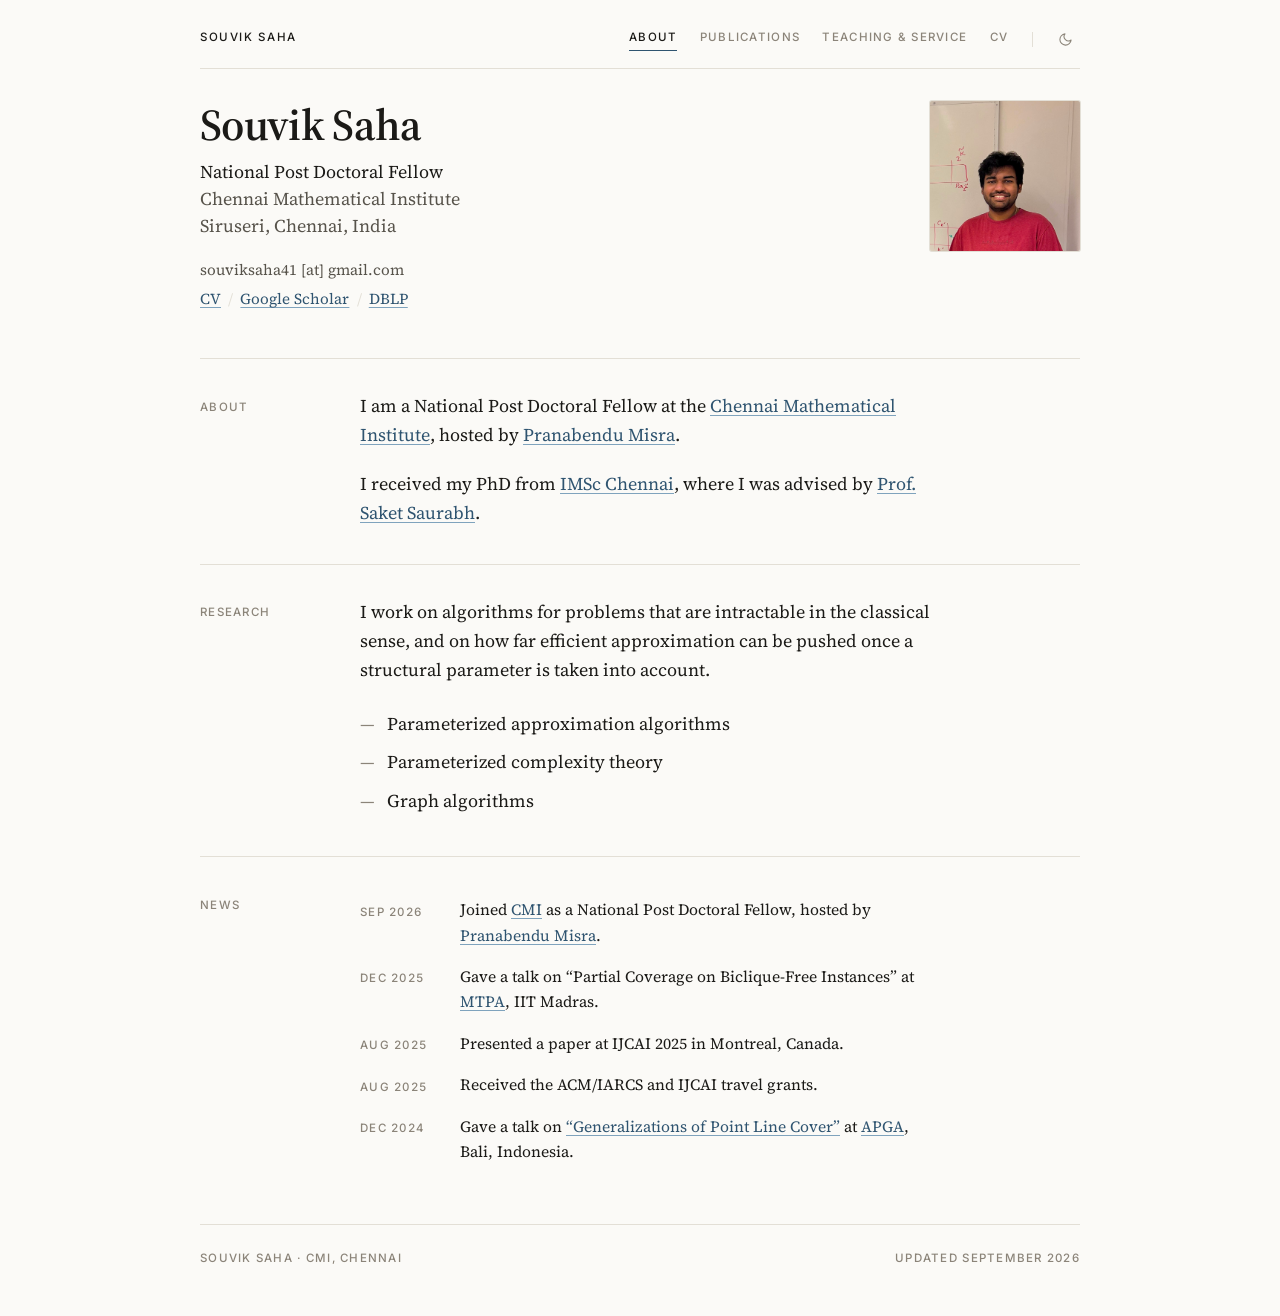
==== commit 784a44a6: "Add files via upload" ====
--- a/index.html
+++ b/index.html
@@ -22,7 +22,11 @@
       <a href="publications.html">Publications</a>
       <a href="teaching.html">Teaching &amp; Service</a>
       <a href="souvik_cv.pdf">CV</a>
-      <button class="theme-toggle" type="button">Dark</button>
+      <span class="nav-sep" aria-hidden="true"></span>
+      <button class="theme-toggle" type="button" data-mode="light" aria-label="Switch to dark theme" title="Toggle theme">
+        <svg class="i-moon" width="15" height="15" viewBox="0 0 24 24" fill="none" stroke="currentColor" stroke-width="1.7" stroke-linecap="round" stroke-linejoin="round" aria-hidden="true"><path d="M21 12.8A9 9 0 1 1 11.2 3a7 7 0 0 0 9.8 9.8Z"/></svg>
+        <svg class="i-sun" width="15" height="15" viewBox="0 0 24 24" fill="none" stroke="currentColor" stroke-width="1.7" stroke-linecap="round" stroke-linejoin="round" aria-hidden="true"><circle cx="12" cy="12" r="4"/><path d="M12 2.5v2M12 19.5v2M5.1 5.1l1.4 1.4M17.5 17.5l1.4 1.4M2.5 12h2M19.5 12h2M5.1 18.9l1.4-1.4M17.5 6.5l1.4-1.4"/></svg>
+      </button>
     </nav>
   </header>
 
--- a/style.css
+++ b/style.css
@@ -81,7 +81,6 @@
 .label,
 .site-nav a,
 .wordmark,
-.theme-toggle,
 .section > h2,
 .pub-venue,
 .when,
@@ -151,14 +150,46 @@
   border-bottom-color: var(--accent);
 }
 
+.nav-sep {
+  align-self: center;
+  width: 1px;
+  height: 0.9rem;
+  background: var(--rule);
+  margin: 0 -0.35rem 0 0.1rem;
+}
+
 .theme-toggle {
+  align-self: center;
+  display: inline-flex;
+  align-items: center;
+  justify-content: center;
+  width: 30px;
+  height: 30px;
+  margin: -6px 0;
+  padding: 0;
+  border: 0;
+  border-radius: 50%;
   background: none;
+  color: var(--ink-faint);
+  cursor: pointer;
+  transition: color 0.15s ease, background-color 0.15s ease;
+}
+.theme-toggle:hover { color: var(--ink); background: var(--paper-2); }
+.theme-toggle:focus-visible { outline: 2px solid var(--accent); outline-offset: 2px; }
+.theme-toggle svg { display: block; }
+.theme-toggle .i-sun { display: none; }
+.theme-toggle[data-mode="dark"] .i-sun { display: block; }
+.theme-toggle[data-mode="dark"] .i-moon { display: none; }
+
+.sr-only {
+  position: absolute;
+  width: 1px; height: 1px;
+  padding: 0; margin: -1px;
+  overflow: hidden;
+  clip: rect(0 0 0 0);
+  white-space: nowrap;
   border: 0;
-  padding: 0.2rem 0;
-  color: var(--ink-faint);
-  cursor: pointer;
-}
-.theme-toggle:hover { color: var(--ink); }
+}
 
 /* --- Intro block (home page) --------------------------------------- */
 .intro {
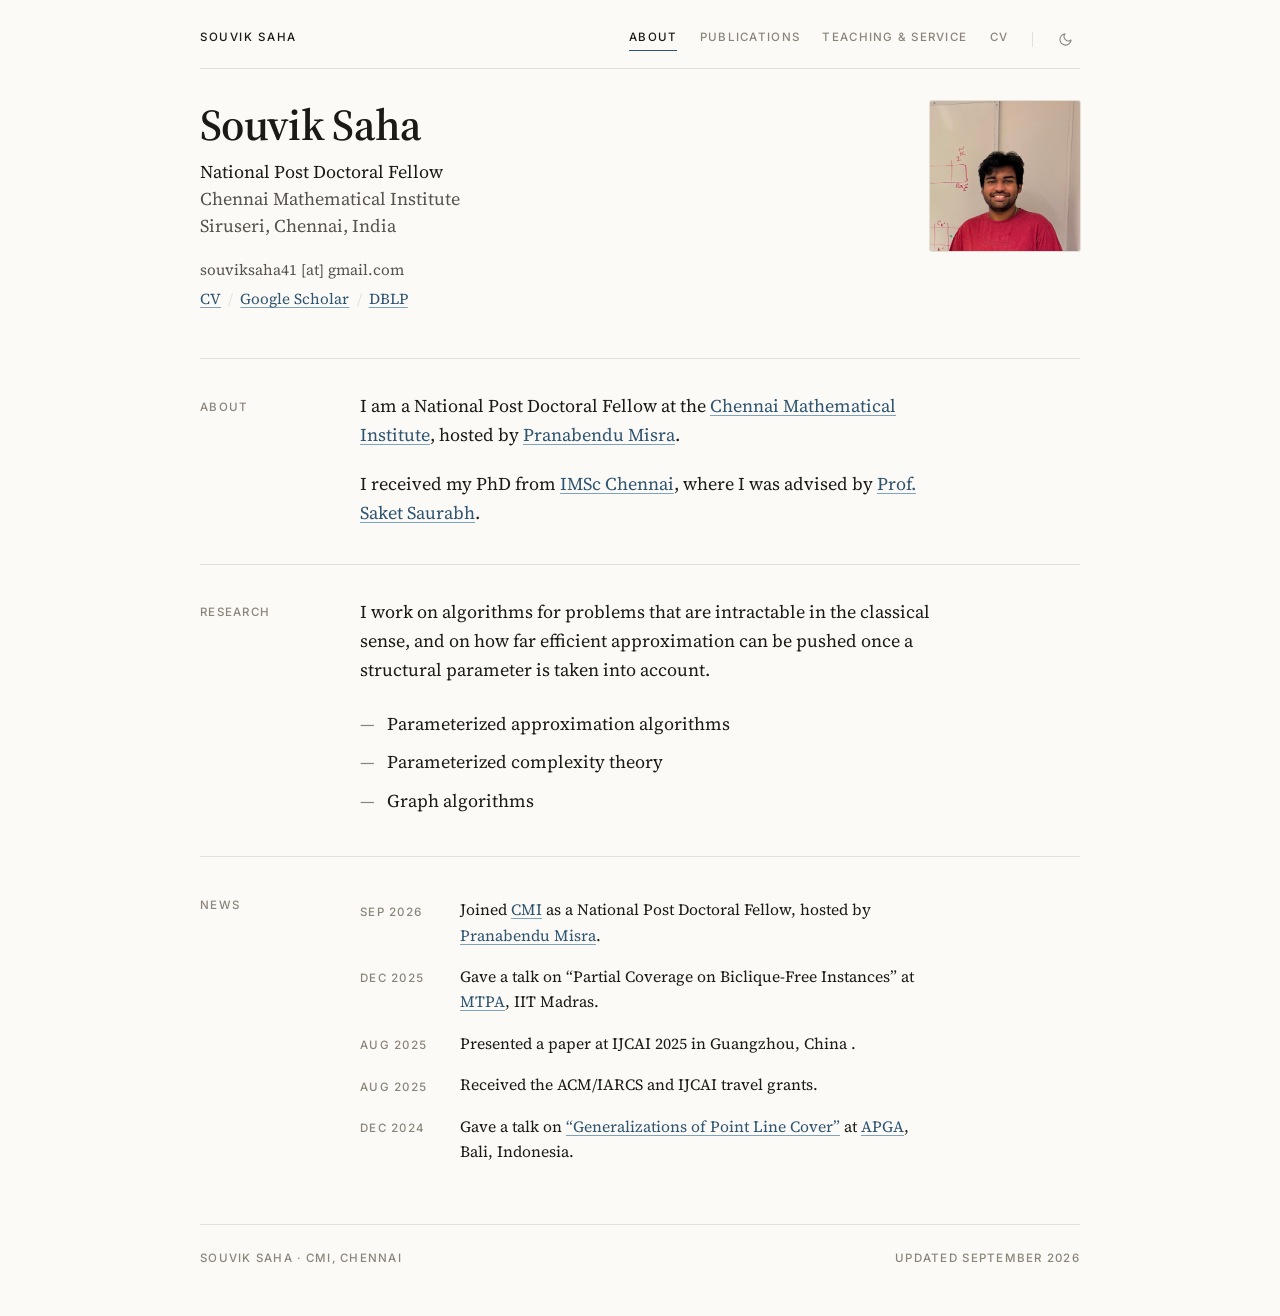
==== commit 672491b4: "Update index.html" ====
--- a/index.html
+++ b/index.html
@@ -94,7 +94,7 @@
           </li>
           <li>
             <span class="when">Aug 2025</span>
-            <span>Presented a paper at IJCAI 2025 in Montreal, Canada.</span>
+            <span>Presented a paper at IJCAI 2025 in Guangzhou, China .</span>
           </li>
           <li>
             <span class="when">Aug 2025</span>
